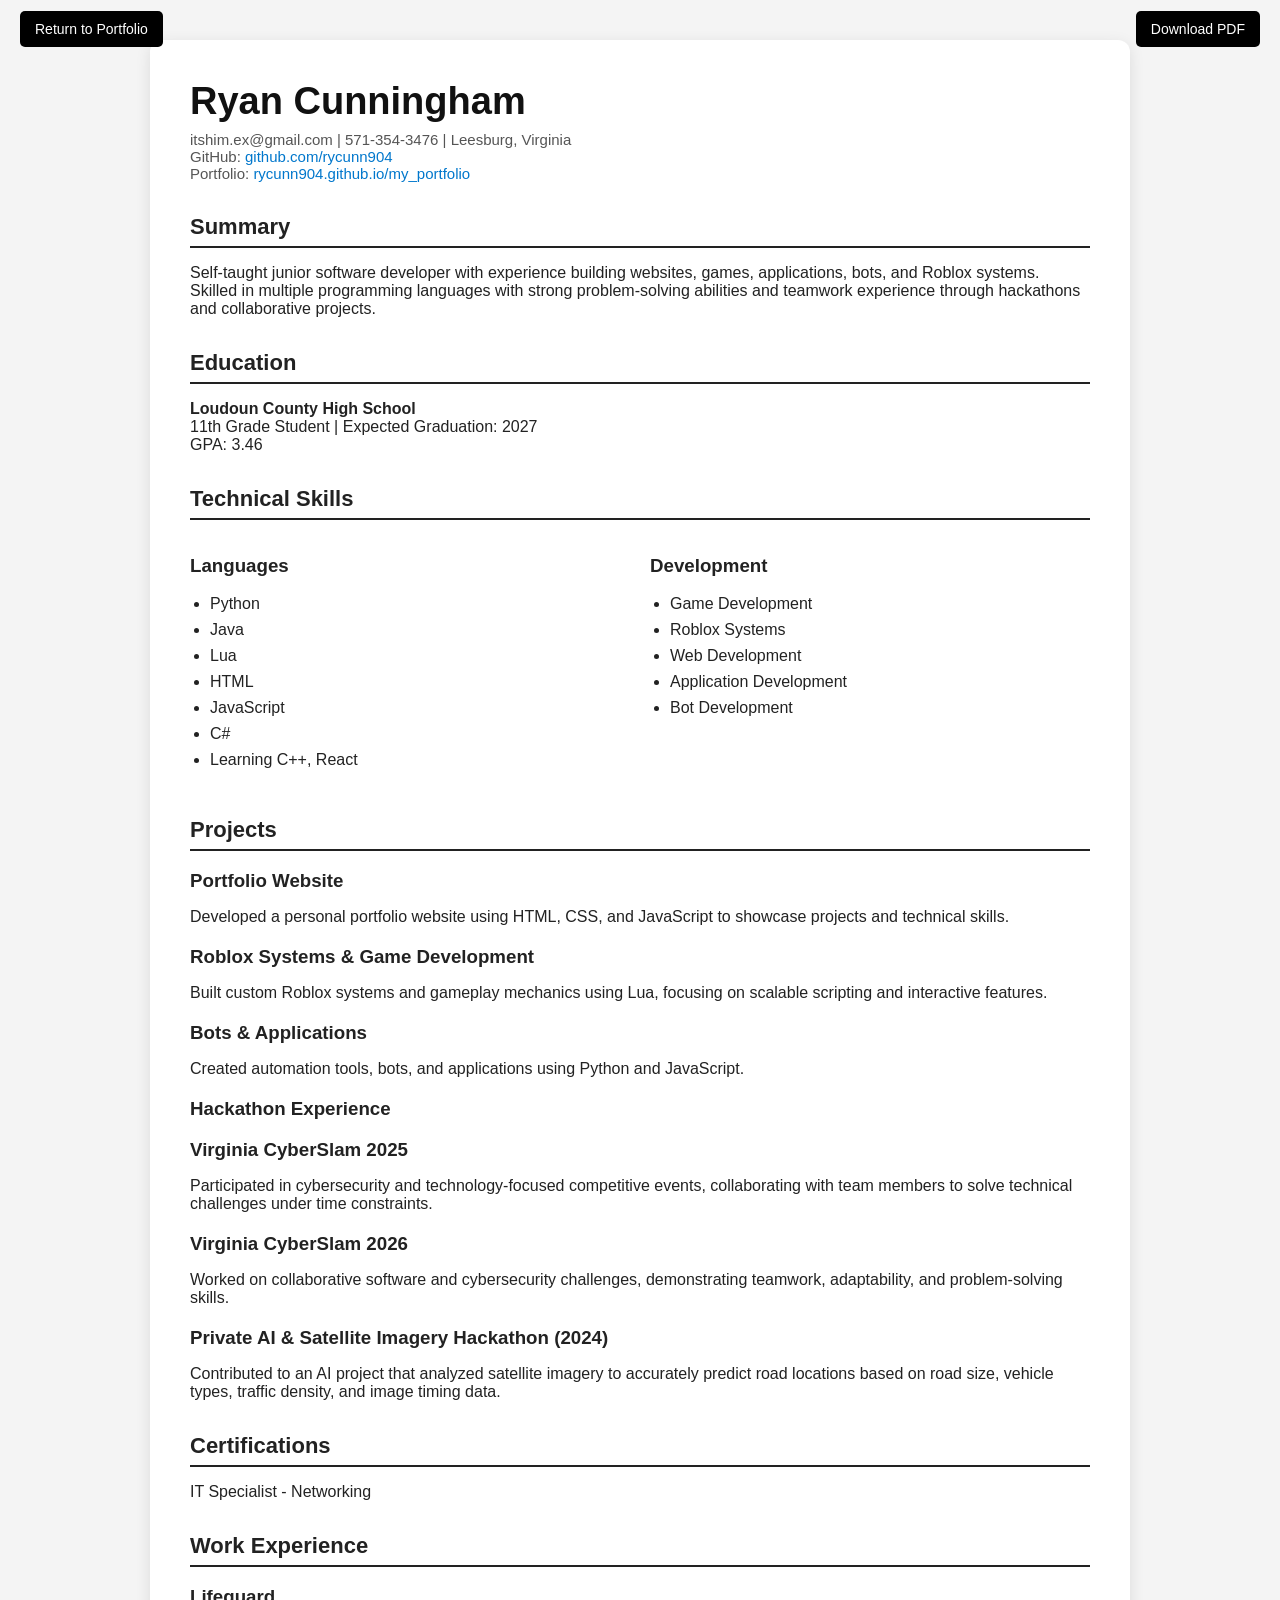
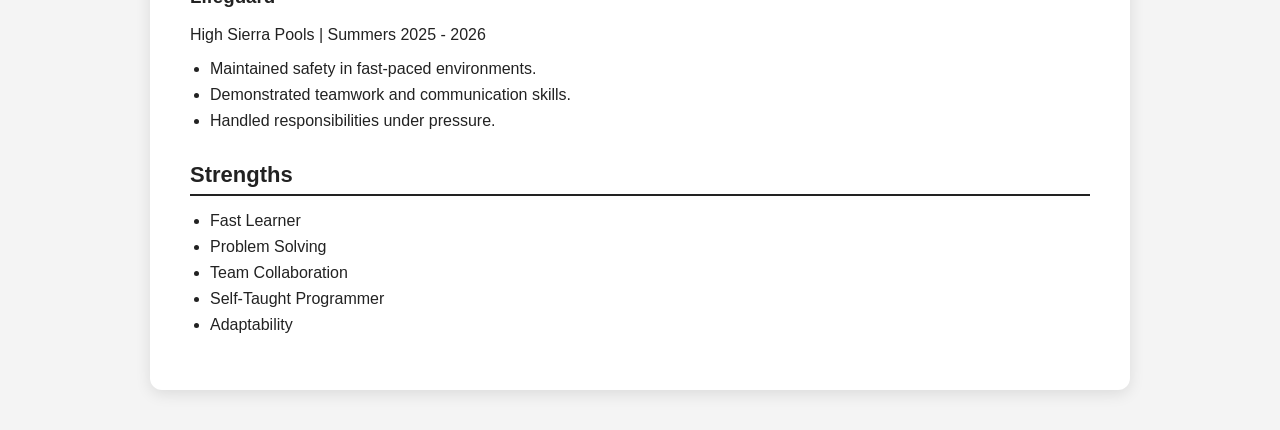
==== resume/index.html @ 9ca93fe0 "Downloadable Resume" ====
<!DOCTYPE html>
<html lang="en">

<head>
    <meta charset="UTF-8">
    <meta name="viewport" content="width=device-width, initial-scale=1.0">
    <title>Resume</title>

    <link rel="stylesheet" href="../assets/css/resume.css">
</head>

<body>
    <div id="return">
        <a href="../index.html">Return to Portfolio</a>
    </div>

    <div id="download">
        <a href="../assets/Ryan_Cunningham_Resume.pdf" download>Download PDF</a>
    </div>

    <div class="resume">

        <h1>Ryan Cunningham</h1>

        <div class="contact">
            itshim.ex@gmail.com |
            571-354-3476 |
            Leesburg, Virginia
            <br>
            GitHub:
            <a href="https://github.com/rycunn904" target="_blank">github.com/rycunn904</a>
            <br>
            Portfolio:
            <a href="https://rycunn904.github.io/my_portfolio/" target="_blank">
                rycunn904.github.io/my_portfolio
            </a>
        </div>

        <div class="section">
            <h2>Summary</h2>
            <p>
                Self-taught junior software developer with experience building
                websites, games, applications, bots, and Roblox systems.
                Skilled in multiple programming languages with strong
                problem-solving abilities and teamwork experience through
                hackathons and collaborative projects.
            </p>
        </div>

        <div class="section">
            <h2>Education</h2>
            <p>
                <strong>Loudoun County High School</strong><br>
                11th Grade Student | Expected Graduation: 2027<br>
                GPA: 3.46
            </p>
        </div>

        <div class="section">
            <h2>Technical Skills</h2>

            <div class="skills-grid">

                <div>
                    <h3>Languages</h3>
                    <ul>
                        <li>Python</li>
                        <li>Java</li>
                        <li>Lua</li>
                        <li>HTML</li>
                        <li>JavaScript</li>
                        <li>C#</li>
                        <li>Learning C++, React</li>
                    </ul>
                </div>

                <div>
                    <h3>Development</h3>
                    <ul>
                        <li>Game Development</li>
                        <li>Roblox Systems</li>
                        <li>Web Development</li>
                        <li>Application Development</li>
                        <li>Bot Development</li>
                    </ul>
                </div>

            </div>
        </div>

        <div class="section">
            <h2>Projects</h2>

            <div class="project">
                <h3>Portfolio Website</h3>
                <p>
                    Developed a personal portfolio website using HTML,
                    CSS, and JavaScript to showcase projects and technical skills.
                </p>
            </div>

            <div class="project">
                <h3>Roblox Systems & Game Development</h3>
                <p>
                    Built custom Roblox systems and gameplay mechanics using Lua,
                    focusing on scalable scripting and interactive features.
                </p>
            </div>

            <div class="project">
                <h3>Bots & Applications</h3>
                <p>
                    Created automation tools, bots, and applications using
                    Python and JavaScript.
                </p>
            </div>

            <div class="project">
                <h3>Hackathon Experience</h3>
                <div class="project">
                    <h3>Virginia CyberSlam 2025</h3>
                    <p>
                        Participated in cybersecurity and technology-focused competitive events,
                        collaborating with team members to solve technical challenges under
                        time constraints.
                    </p>
                </div>

                <div class="project">
                    <h3>Virginia CyberSlam 2026</h3>
                    <p>
                        Worked on collaborative software and cybersecurity challenges,
                        demonstrating teamwork, adaptability, and problem-solving skills.
                    </p>
                </div>

                <div class="project">
                    <h3>Private AI & Satellite Imagery Hackathon (2024)</h3>
                    <p>
                        Contributed to an AI project that analyzed satellite imagery to
                        accurately predict road locations based on road size, vehicle types,
                        traffic density, and image timing data.
                    </p>
                </div>
            </div>
        </div>

        <div class="section">
            <h2>Certifications</h2>
            <p>IT Specialist - Networking</p>
        </div>

        <div class="section">
            <h2>Work Experience</h2>

            <h3>Lifeguard</h3>
            <p>
                High Sierra Pools | Summers 2025 - 2026
            </p>

            <ul>
                <li>Maintained safety in fast-paced environments.</li>
                <li>Demonstrated teamwork and communication skills.</li>
                <li>Handled responsibilities under pressure.</li>
            </ul>
        </div>

        <div class="section">
            <h2>Strengths</h2>

            <ul>
                <li>Fast Learner</li>
                <li>Problem Solving</li>
                <li>Team Collaboration</li>
                <li>Self-Taught Programmer</li>
                <li>Adaptability</li>
            </ul>
        </div>

    </div>

</body>

</html>
---- assets/css/resume.css ----
body {
    font-family: Arial, sans-serif;
    background-color: #f4f4f4;
    margin: 0;
    padding: 40px;
    color: #222;
}

.resume {
    max-width: 900px;
    margin: auto;
    background: white;
    padding: 40px;
    border-radius: 12px;
    box-shadow: 0 4px 15px rgba(0, 0, 0, 0.1);
}

h1 {
    margin: 0;
    font-size: 38px;
    color: #111;
}

.contact {
    margin-top: 8px;
    color: #555;
    font-size: 15px;
}

.section {
    margin-top: 32px;
}

.section h2 {
    border-bottom: 2px solid #222;
    padding-bottom: 6px;
    margin-bottom: 16px;
    font-size: 22px;
}

ul {
    padding-left: 20px;
}

li {
    margin-bottom: 8px;
}

.skills-grid {
    display: grid;
    grid-template-columns: repeat(auto-fit, minmax(250px, 1fr));
    gap: 20px;
}

.project {
    margin-bottom: 20px;
}

.project h3 {
    margin-bottom: 5px;
}

.resume a {
    color: #0077cc;
    text-decoration: none;
}

.resume a:hover {
    text-decoration: underline;
}

#return {
    display: fixed;
    position: fixed;
    top: 20px;
    left: 20px;
}

#return a {
    background-color: #000;
    padding: 10px 15px;
    border-radius: 5px;
    color: #fff;
    text-decoration: none;
    font-size: 14px;
    transition: all 0.3s ease;
}

#return a:hover {
    background-color: #fff;
    color: #000;
    transition: all 0.3s ease;
}

#download {
    display: fixed;
    position: fixed;
    top: 20px;
    right: 20px;
}

#download a {
    background-color: #000;
    padding: 10px 15px;
    border-radius: 5px;
    color: #fff;
    text-decoration: none;
    font-size: 14px;
    transition: all 0.3s ease;
}

#download a:hover {
    background-color: #fff;
    color: #000;
    transition: all 0.3s ease;
}
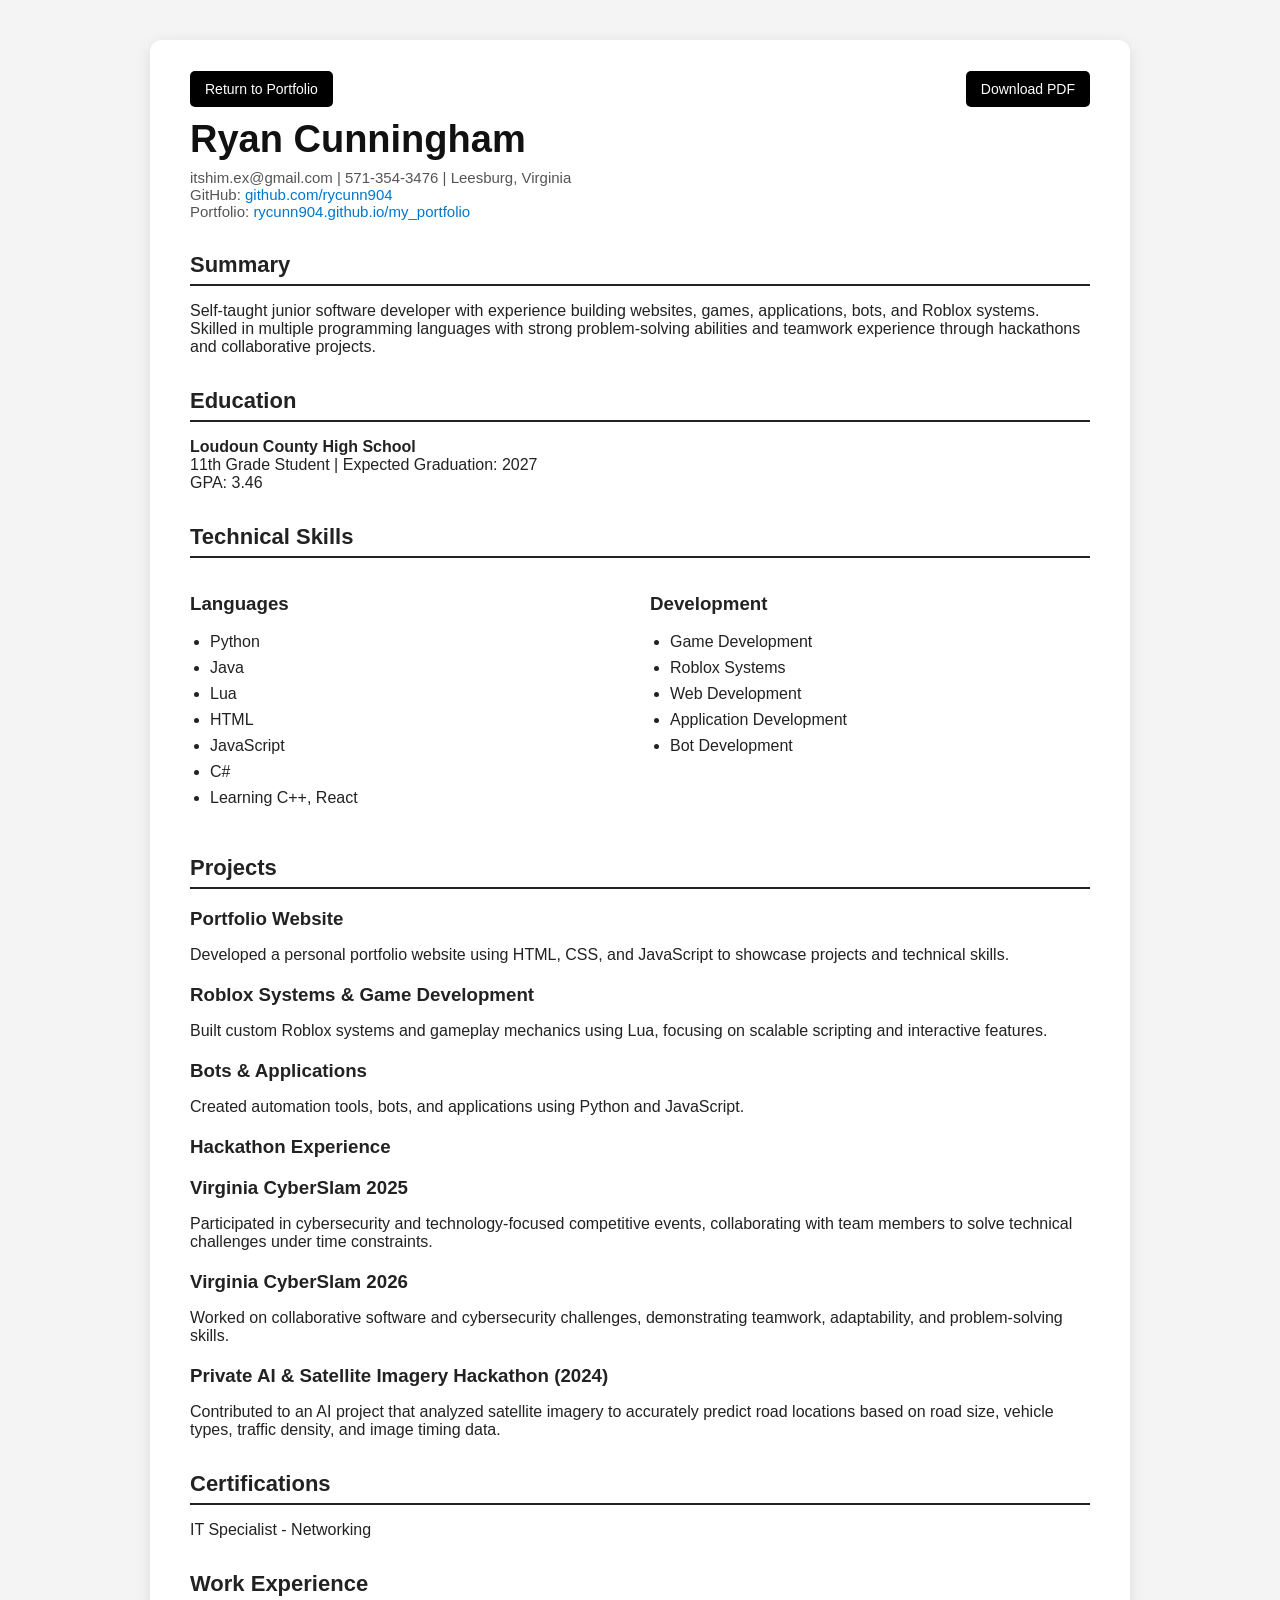
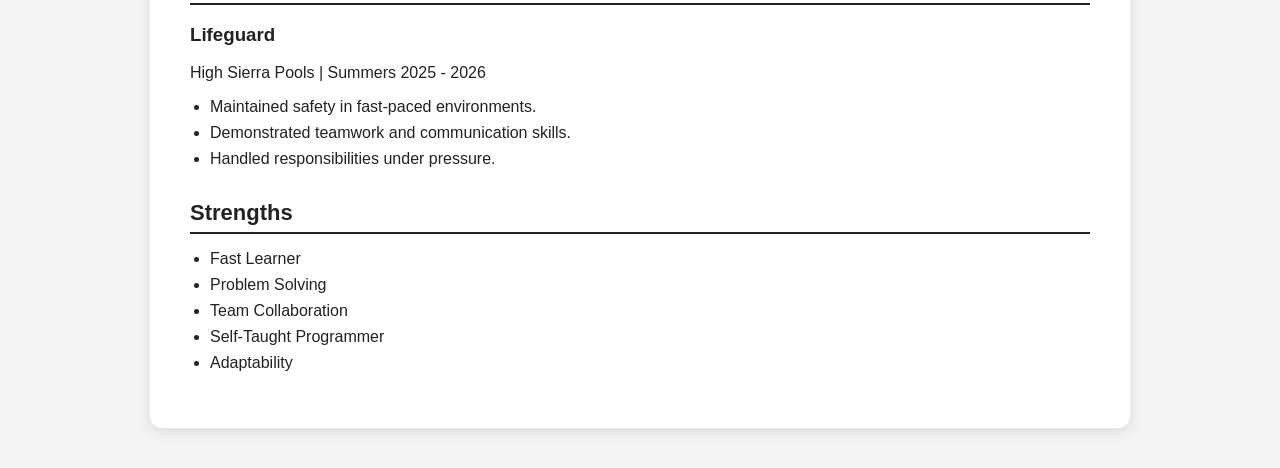
==== commit 59704b4f: "CSS updated" ====
--- a/resume/index.html
+++ b/resume/index.html
@@ -10,15 +10,15 @@
 </head>
 
 <body>
-    <div id="return">
-        <a href="../index.html">Return to Portfolio</a>
-    </div>
-
-    <div id="download">
-        <a href="../assets/Ryan_Cunningham_Resume.pdf" download>Download PDF</a>
-    </div>
-
+    
     <div class="resume">
+        <div id="return">
+            <a href="../index.html">Return to Portfolio</a>
+        </div>
+    
+        <div id="download">
+            <a href="../assets/Ryan_Cunningham_Resume.pdf" download>Download PDF</a>
+        </div>
 
         <h1>Ryan Cunningham</h1>
 
--- a/assets/css/resume.css
+++ b/assets/css/resume.css
@@ -70,10 +70,9 @@
 }
 
 #return {
-    display: fixed;
-    position: fixed;
-    top: 20px;
-    left: 20px;
+    /* top left of resume div*/
+    display: inline-block;
+    margin-bottom: 20px;
 }
 
 #return a {
@@ -93,10 +92,8 @@
 }
 
 #download {
-    display: fixed;
-    position: fixed;
-    top: 20px;
-    right: 20px;
+    /* top right of resume div*/
+    float: right;
 }
 
 #download a {
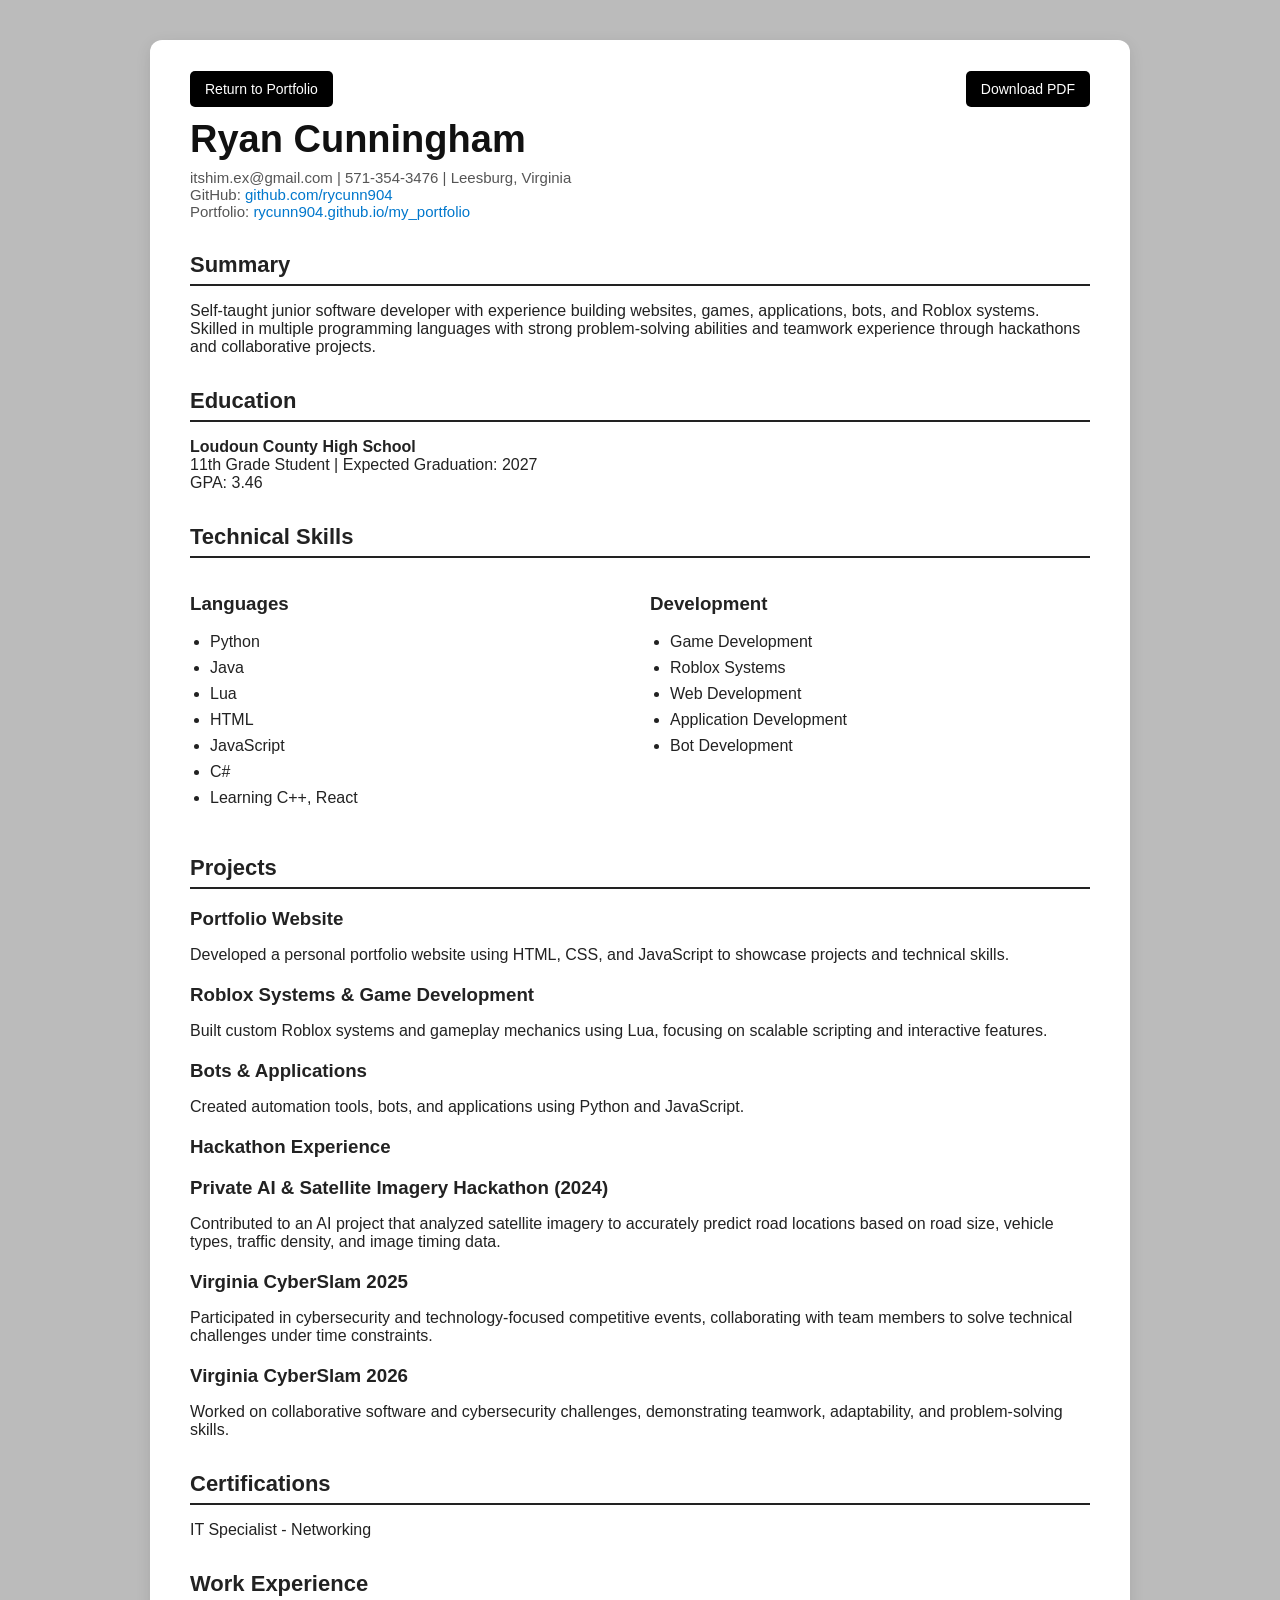
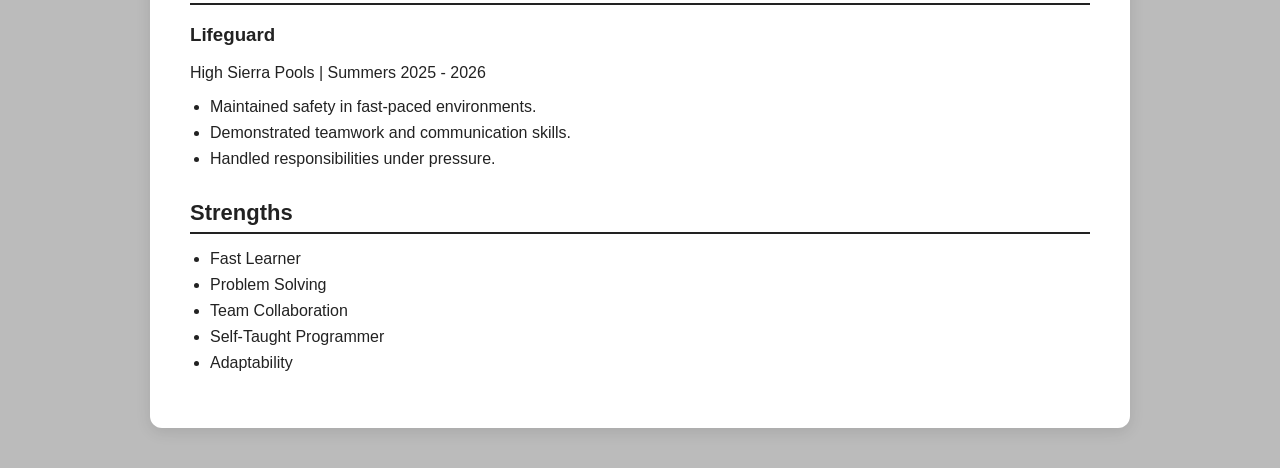
==== commit c4e72a12: "Update styles and updated  project details to portfolio" ====
--- a/resume/index.html
+++ b/resume/index.html
@@ -118,6 +118,15 @@
             <div class="project">
                 <h3>Hackathon Experience</h3>
                 <div class="project">
+                    <h3>Private AI & Satellite Imagery Hackathon (2024)</h3>
+                    <p>
+                        Contributed to an AI project that analyzed satellite imagery to
+                        accurately predict road locations based on road size, vehicle types,
+                        traffic density, and image timing data.
+                    </p>
+                </div>
+
+                <div class="project">
                     <h3>Virginia CyberSlam 2025</h3>
                     <p>
                         Participated in cybersecurity and technology-focused competitive events,
@@ -131,15 +140,6 @@
                     <p>
                         Worked on collaborative software and cybersecurity challenges,
                         demonstrating teamwork, adaptability, and problem-solving skills.
-                    </p>
-                </div>
-
-                <div class="project">
-                    <h3>Private AI & Satellite Imagery Hackathon (2024)</h3>
-                    <p>
-                        Contributed to an AI project that analyzed satellite imagery to
-                        accurately predict road locations based on road size, vehicle types,
-                        traffic density, and image timing data.
                     </p>
                 </div>
             </div>
--- a/assets/css/resume.css
+++ b/assets/css/resume.css
@@ -1,6 +1,6 @@
 body {
     font-family: Arial, sans-serif;
-    background-color: #f4f4f4;
+    background-color: #bbbbbb;
     margin: 0;
     padding: 40px;
     color: #222;
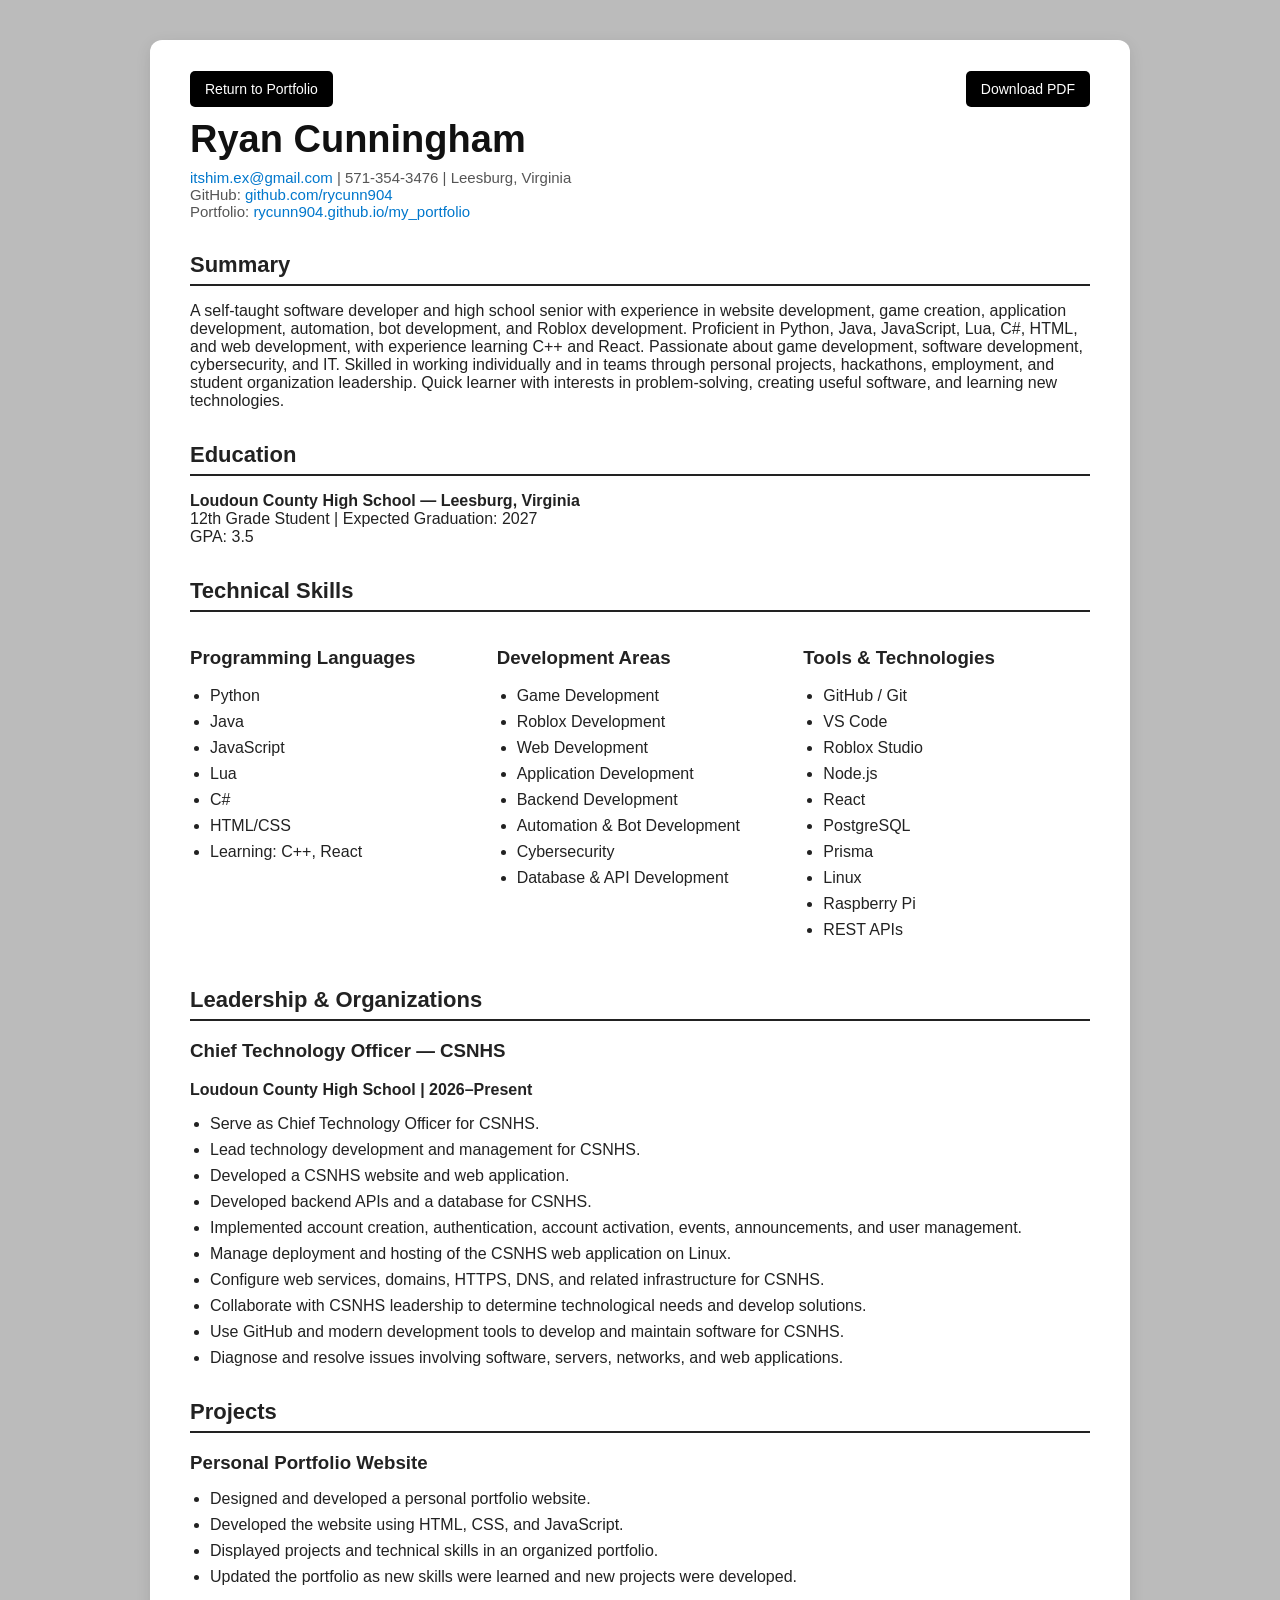
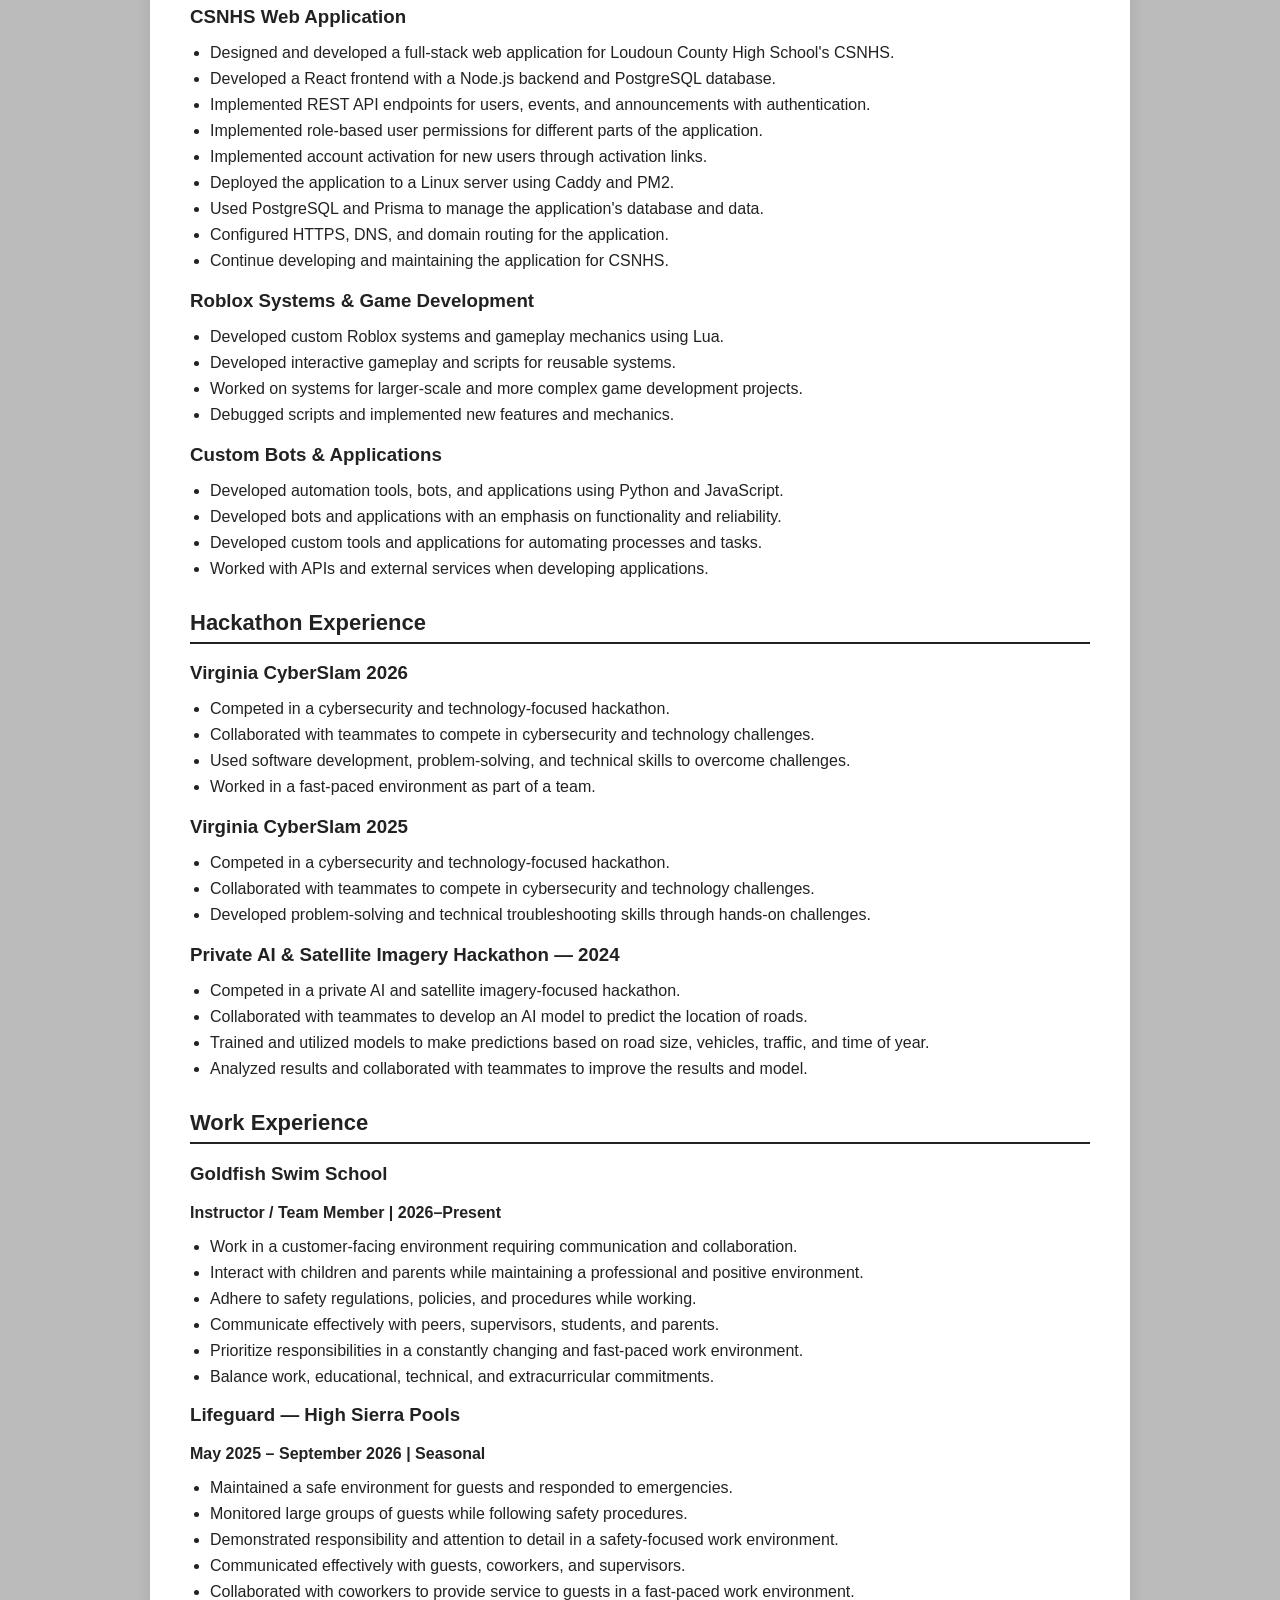
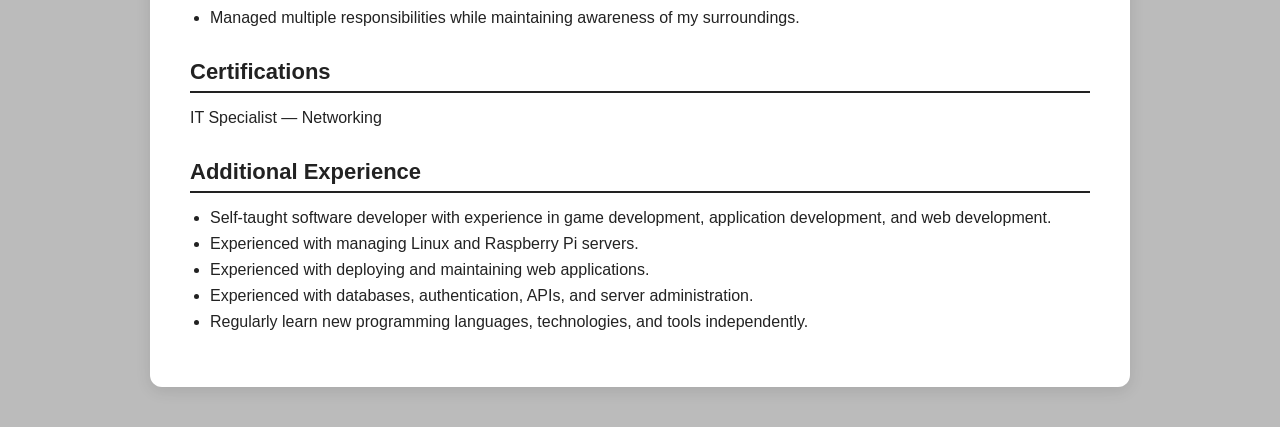
==== commit 62b88b50: "Updated Resume" ====
--- a/resume/index.html
+++ b/resume/index.html
@@ -4,18 +4,19 @@
 <head>
     <meta charset="UTF-8">
     <meta name="viewport" content="width=device-width, initial-scale=1.0">
-    <title>Resume</title>
+    <title>Ryan Cunningham - Resume</title>
 
     <link rel="stylesheet" href="../assets/css/resume.css">
 </head>
 
 <body>
-    
+
     <div class="resume">
+
         <div id="return">
             <a href="../index.html">Return to Portfolio</a>
         </div>
-    
+
         <div id="download">
             <a href="../assets/Ryan_Cunningham_Resume.pdf" download>Download PDF</a>
         </div>
@@ -23,12 +24,14 @@
         <h1>Ryan Cunningham</h1>
 
         <div class="contact">
-            itshim.ex@gmail.com |
+            <a href="mailto:itshim.ex@gmail.com">itshim.ex@gmail.com</a> |
             571-354-3476 |
             Leesburg, Virginia
             <br>
             GitHub:
-            <a href="https://github.com/rycunn904" target="_blank">github.com/rycunn904</a>
+            <a href="https://github.com/rycunn904" target="_blank">
+                github.com/rycunn904
+            </a>
             <br>
             Portfolio:
             <a href="https://rycunn904.github.io/my_portfolio/" target="_blank">
@@ -36,145 +39,533 @@
             </a>
         </div>
 
+
+        <!-- SUMMARY -->
         <div class="section">
             <h2>Summary</h2>
+
             <p>
-                Self-taught junior software developer with experience building
-                websites, games, applications, bots, and Roblox systems.
-                Skilled in multiple programming languages with strong
-                problem-solving abilities and teamwork experience through
-                hackathons and collaborative projects.
+                A self-taught software developer and high school senior with experience
+                in website development, game creation, application development,
+                automation, bot development, and Roblox development. Proficient in
+                Python, Java, JavaScript, Lua, C#, HTML, and web development, with
+                experience learning C++ and React. Passionate about game development,
+                software development, cybersecurity, and IT. Skilled in working
+                individually and in teams through personal projects, hackathons,
+                employment, and student organization leadership. Quick learner with
+                interests in problem-solving, creating useful software, and learning
+                new technologies.
             </p>
         </div>
 
+
+        <!-- EDUCATION -->
         <div class="section">
             <h2>Education</h2>
+
             <p>
-                <strong>Loudoun County High School</strong><br>
-                11th Grade Student | Expected Graduation: 2027<br>
-                GPA: 3.46
+                <strong>Loudoun County High School — Leesburg, Virginia</strong><br>
+                12th Grade Student | Expected Graduation: 2027<br>
+                GPA: 3.5
             </p>
         </div>
 
+
+        <!-- TECHNICAL SKILLS -->
         <div class="section">
             <h2>Technical Skills</h2>
 
             <div class="skills-grid">
 
                 <div>
-                    <h3>Languages</h3>
+                    <h3>Programming Languages</h3>
+
                     <ul>
                         <li>Python</li>
                         <li>Java</li>
+                        <li>JavaScript</li>
                         <li>Lua</li>
-                        <li>HTML</li>
-                        <li>JavaScript</li>
                         <li>C#</li>
-                        <li>Learning C++, React</li>
+                        <li>HTML/CSS</li>
+                        <li>Learning: C++, React</li>
                     </ul>
                 </div>
 
+
                 <div>
-                    <h3>Development</h3>
+                    <h3>Development Areas</h3>
+
                     <ul>
                         <li>Game Development</li>
-                        <li>Roblox Systems</li>
+                        <li>Roblox Development</li>
                         <li>Web Development</li>
                         <li>Application Development</li>
-                        <li>Bot Development</li>
+                        <li>Backend Development</li>
+                        <li>Automation &amp; Bot Development</li>
+                        <li>Cybersecurity</li>
+                        <li>Database &amp; API Development</li>
                     </ul>
                 </div>
 
-            </div>
-        </div>
-
+
+                <div>
+                    <h3>Tools &amp; Technologies</h3>
+
+                    <ul>
+                        <li>GitHub / Git</li>
+                        <li>VS Code</li>
+                        <li>Roblox Studio</li>
+                        <li>Node.js</li>
+                        <li>React</li>
+                        <li>PostgreSQL</li>
+                        <li>Prisma</li>
+                        <li>Linux</li>
+                        <li>Raspberry Pi</li>
+                        <li>REST APIs</li>
+                    </ul>
+                </div>
+
+            </div>
+        </div>
+
+
+        <!-- LEADERSHIP -->
+        <div class="section">
+            <h2>Leadership &amp; Organizations</h2>
+
+            <div class="experience">
+
+                <h3>Chief Technology Officer — CSNHS</h3>
+
+                <p>
+                    <strong>
+                        Loudoun County High School | 2026–Present
+                    </strong>
+                </p>
+
+                <ul>
+                    <li>Serve as Chief Technology Officer for CSNHS.</li>
+
+                    <li>
+                        Lead technology development and management for CSNHS.
+                    </li>
+
+                    <li>
+                        Developed a CSNHS website and web application.
+                    </li>
+
+                    <li>
+                        Developed backend APIs and a database for CSNHS.
+                    </li>
+
+                    <li>
+                        Implemented account creation, authentication, account
+                        activation, events, announcements, and user management.
+                    </li>
+
+                    <li>
+                        Manage deployment and hosting of the CSNHS web application
+                        on Linux.
+                    </li>
+
+                    <li>
+                        Configure web services, domains, HTTPS, DNS, and related
+                        infrastructure for CSNHS.
+                    </li>
+
+                    <li>
+                        Collaborate with CSNHS leadership to determine technological
+                        needs and develop solutions.
+                    </li>
+
+                    <li>
+                        Use GitHub and modern development tools to develop and
+                        maintain software for CSNHS.
+                    </li>
+
+                    <li>
+                        Diagnose and resolve issues involving software, servers,
+                        networks, and web applications.
+                    </li>
+                </ul>
+
+            </div>
+        </div>
+
+
+        <!-- PROJECTS -->
         <div class="section">
             <h2>Projects</h2>
 
-            <div class="project">
-                <h3>Portfolio Website</h3>
+
+            <div class="project">
+
+                <h3>Personal Portfolio Website</h3>
+
+                <ul>
+                    <li>
+                        Designed and developed a personal portfolio website.
+                    </li>
+
+                    <li>
+                        Developed the website using HTML, CSS, and JavaScript.
+                    </li>
+
+                    <li>
+                        Displayed projects and technical skills in an organized
+                        portfolio.
+                    </li>
+
+                    <li>
+                        Updated the portfolio as new skills were learned and new
+                        projects were developed.
+                    </li>
+                </ul>
+
+            </div>
+
+
+            <div class="project">
+
+                <h3>CSNHS Web Application</h3>
+
+                <ul>
+                    <li>
+                        Designed and developed a full-stack web application for
+                        Loudoun County High School's CSNHS.
+                    </li>
+
+                    <li>
+                        Developed a React frontend with a Node.js backend and
+                        PostgreSQL database.
+                    </li>
+
+                    <li>
+                        Implemented REST API endpoints for users, events, and
+                        announcements with authentication.
+                    </li>
+
+                    <li>
+                        Implemented role-based user permissions for different
+                        parts of the application.
+                    </li>
+
+                    <li>
+                        Implemented account activation for new users through
+                        activation links.
+                    </li>
+
+                    <li>
+                        Deployed the application to a Linux server using Caddy
+                        and PM2.
+                    </li>
+
+                    <li>
+                        Used PostgreSQL and Prisma to manage the application's
+                        database and data.
+                    </li>
+
+                    <li>
+                        Configured HTTPS, DNS, and domain routing for the
+                        application.
+                    </li>
+
+                    <li>
+                        Continue developing and maintaining the application
+                        for CSNHS.
+                    </li>
+                </ul>
+
+            </div>
+
+
+            <div class="project">
+
+                <h3>Roblox Systems &amp; Game Development</h3>
+
+                <ul>
+                    <li>
+                        Developed custom Roblox systems and gameplay mechanics
+                        using Lua.
+                    </li>
+
+                    <li>
+                        Developed interactive gameplay and scripts for reusable
+                        systems.
+                    </li>
+
+                    <li>
+                        Worked on systems for larger-scale and more complex
+                        game development projects.
+                    </li>
+
+                    <li>
+                        Debugged scripts and implemented new features and
+                        mechanics.
+                    </li>
+                </ul>
+
+            </div>
+
+
+            <div class="project">
+
+                <h3>Custom Bots &amp; Applications</h3>
+
+                <ul>
+                    <li>
+                        Developed automation tools, bots, and applications
+                        using Python and JavaScript.
+                    </li>
+
+                    <li>
+                        Developed bots and applications with an emphasis on
+                        functionality and reliability.
+                    </li>
+
+                    <li>
+                        Developed custom tools and applications for automating
+                        processes and tasks.
+                    </li>
+
+                    <li>
+                        Worked with APIs and external services when developing
+                        applications.
+                    </li>
+                </ul>
+
+            </div>
+
+        </div>
+
+
+        <!-- HACKATHONS -->
+        <div class="section">
+            <h2>Hackathon Experience</h2>
+
+
+            <div class="project">
+
+                <h3>Virginia CyberSlam 2026</h3>
+
+                <ul>
+                    <li>
+                        Competed in a cybersecurity and technology-focused
+                        hackathon.
+                    </li>
+
+                    <li>
+                        Collaborated with teammates to compete in cybersecurity
+                        and technology challenges.
+                    </li>
+
+                    <li>
+                        Used software development, problem-solving, and
+                        technical skills to overcome challenges.
+                    </li>
+
+                    <li>
+                        Worked in a fast-paced environment as part of a team.
+                    </li>
+                </ul>
+
+            </div>
+
+
+            <div class="project">
+
+                <h3>Virginia CyberSlam 2025</h3>
+
+                <ul>
+                    <li>
+                        Competed in a cybersecurity and technology-focused
+                        hackathon.
+                    </li>
+
+                    <li>
+                        Collaborated with teammates to compete in cybersecurity
+                        and technology challenges.
+                    </li>
+
+                    <li>
+                        Developed problem-solving and technical troubleshooting
+                        skills through hands-on challenges.
+                    </li>
+                </ul>
+
+            </div>
+
+
+            <div class="project">
+
+                <h3>Private AI &amp; Satellite Imagery Hackathon — 2024</h3>
+
+                <ul>
+                    <li>
+                        Competed in a private AI and satellite imagery-focused
+                        hackathon.
+                    </li>
+
+                    <li>
+                        Collaborated with teammates to develop an AI model to
+                        predict the location of roads.
+                    </li>
+
+                    <li>
+                        Trained and utilized models to make predictions based
+                        on road size, vehicles, traffic, and time of year.
+                    </li>
+
+                    <li>
+                        Analyzed results and collaborated with teammates to
+                        improve the results and model.
+                    </li>
+                </ul>
+
+            </div>
+
+        </div>
+
+
+        <!-- WORK EXPERIENCE -->
+        <div class="section">
+            <h2>Work Experience</h2>
+
+
+            <div class="experience">
+
+                <h3>Goldfish Swim School</h3>
+
                 <p>
-                    Developed a personal portfolio website using HTML,
-                    CSS, and JavaScript to showcase projects and technical skills.
+                    <strong>
+                        Instructor / Team Member | 2026–Present
+                    </strong>
                 </p>
-            </div>
-
-            <div class="project">
-                <h3>Roblox Systems & Game Development</h3>
+
+                <ul>
+                    <li>
+                        Work in a customer-facing environment requiring
+                        communication and collaboration.
+                    </li>
+
+                    <li>
+                        Interact with children and parents while maintaining
+                        a professional and positive environment.
+                    </li>
+
+                    <li>
+                        Adhere to safety regulations, policies, and procedures
+                        while working.
+                    </li>
+
+                    <li>
+                        Communicate effectively with peers, supervisors,
+                        students, and parents.
+                    </li>
+
+                    <li>
+                        Prioritize responsibilities in a constantly changing
+                        and fast-paced work environment.
+                    </li>
+
+                    <li>
+                        Balance work, educational, technical, and extracurricular
+                        commitments.
+                    </li>
+                </ul>
+
+            </div>
+
+
+            <div class="experience">
+
+                <h3>Lifeguard — High Sierra Pools</h3>
+
                 <p>
-                    Built custom Roblox systems and gameplay mechanics using Lua,
-                    focusing on scalable scripting and interactive features.
+                    <strong>
+                        May 2025 – September 2026 | Seasonal
+                    </strong>
                 </p>
-            </div>
-
-            <div class="project">
-                <h3>Bots & Applications</h3>
-                <p>
-                    Created automation tools, bots, and applications using
-                    Python and JavaScript.
-                </p>
-            </div>
-
-            <div class="project">
-                <h3>Hackathon Experience</h3>
-                <div class="project">
-                    <h3>Private AI & Satellite Imagery Hackathon (2024)</h3>
-                    <p>
-                        Contributed to an AI project that analyzed satellite imagery to
-                        accurately predict road locations based on road size, vehicle types,
-                        traffic density, and image timing data.
-                    </p>
-                </div>
-
-                <div class="project">
-                    <h3>Virginia CyberSlam 2025</h3>
-                    <p>
-                        Participated in cybersecurity and technology-focused competitive events,
-                        collaborating with team members to solve technical challenges under
-                        time constraints.
-                    </p>
-                </div>
-
-                <div class="project">
-                    <h3>Virginia CyberSlam 2026</h3>
-                    <p>
-                        Worked on collaborative software and cybersecurity challenges,
-                        demonstrating teamwork, adaptability, and problem-solving skills.
-                    </p>
-                </div>
-            </div>
-        </div>
-
-        <div class="section">
+
+                <ul>
+                    <li>
+                        Maintained a safe environment for guests and responded
+                        to emergencies.
+                    </li>
+
+                    <li>
+                        Monitored large groups of guests while following safety
+                        procedures.
+                    </li>
+
+                    <li>
+                        Demonstrated responsibility and attention to detail in
+                        a safety-focused work environment.
+                    </li>
+
+                    <li>
+                        Communicated effectively with guests, coworkers, and
+                        supervisors.
+                    </li>
+
+                    <li>
+                        Collaborated with coworkers to provide service to guests
+                        in a fast-paced work environment.
+                    </li>
+
+                    <li>
+                        Managed multiple responsibilities while maintaining
+                        awareness of my surroundings.
+                    </li>
+                </ul>
+
+            </div>
+
+        </div>
+
+
+        <!-- CERTIFICATIONS -->
+        <div class="section">
+
             <h2>Certifications</h2>
-            <p>IT Specialist - Networking</p>
-        </div>
-
-        <div class="section">
-            <h2>Work Experience</h2>
-
-            <h3>Lifeguard</h3>
+
             <p>
-                High Sierra Pools | Summers 2025 - 2026
+                IT Specialist — Networking
             </p>
 
+        </div>
+
+
+        <!-- ADDITIONAL EXPERIENCE -->
+        <div class="section">
+
+            <h2>Additional Experience</h2>
+
             <ul>
-                <li>Maintained safety in fast-paced environments.</li>
-                <li>Demonstrated teamwork and communication skills.</li>
-                <li>Handled responsibilities under pressure.</li>
+                <li>
+                    Self-taught software developer with experience in game
+                    development, application development, and web development.
+                </li>
+
+                <li>
+                    Experienced with managing Linux and Raspberry Pi servers.
+                </li>
+
+                <li>
+                    Experienced with deploying and maintaining web applications.
+                </li>
+
+                <li>
+                    Experienced with databases, authentication, APIs, and
+                    server administration.
+                </li>
+
+                <li>
+                    Regularly learn new programming languages, technologies,
+                    and tools independently.
+                </li>
             </ul>
-        </div>
-
-        <div class="section">
-            <h2>Strengths</h2>
-
-            <ul>
-                <li>Fast Learner</li>
-                <li>Problem Solving</li>
-                <li>Team Collaboration</li>
-                <li>Self-Taught Programmer</li>
-                <li>Adaptability</li>
-            </ul>
+
         </div>
 
     </div>
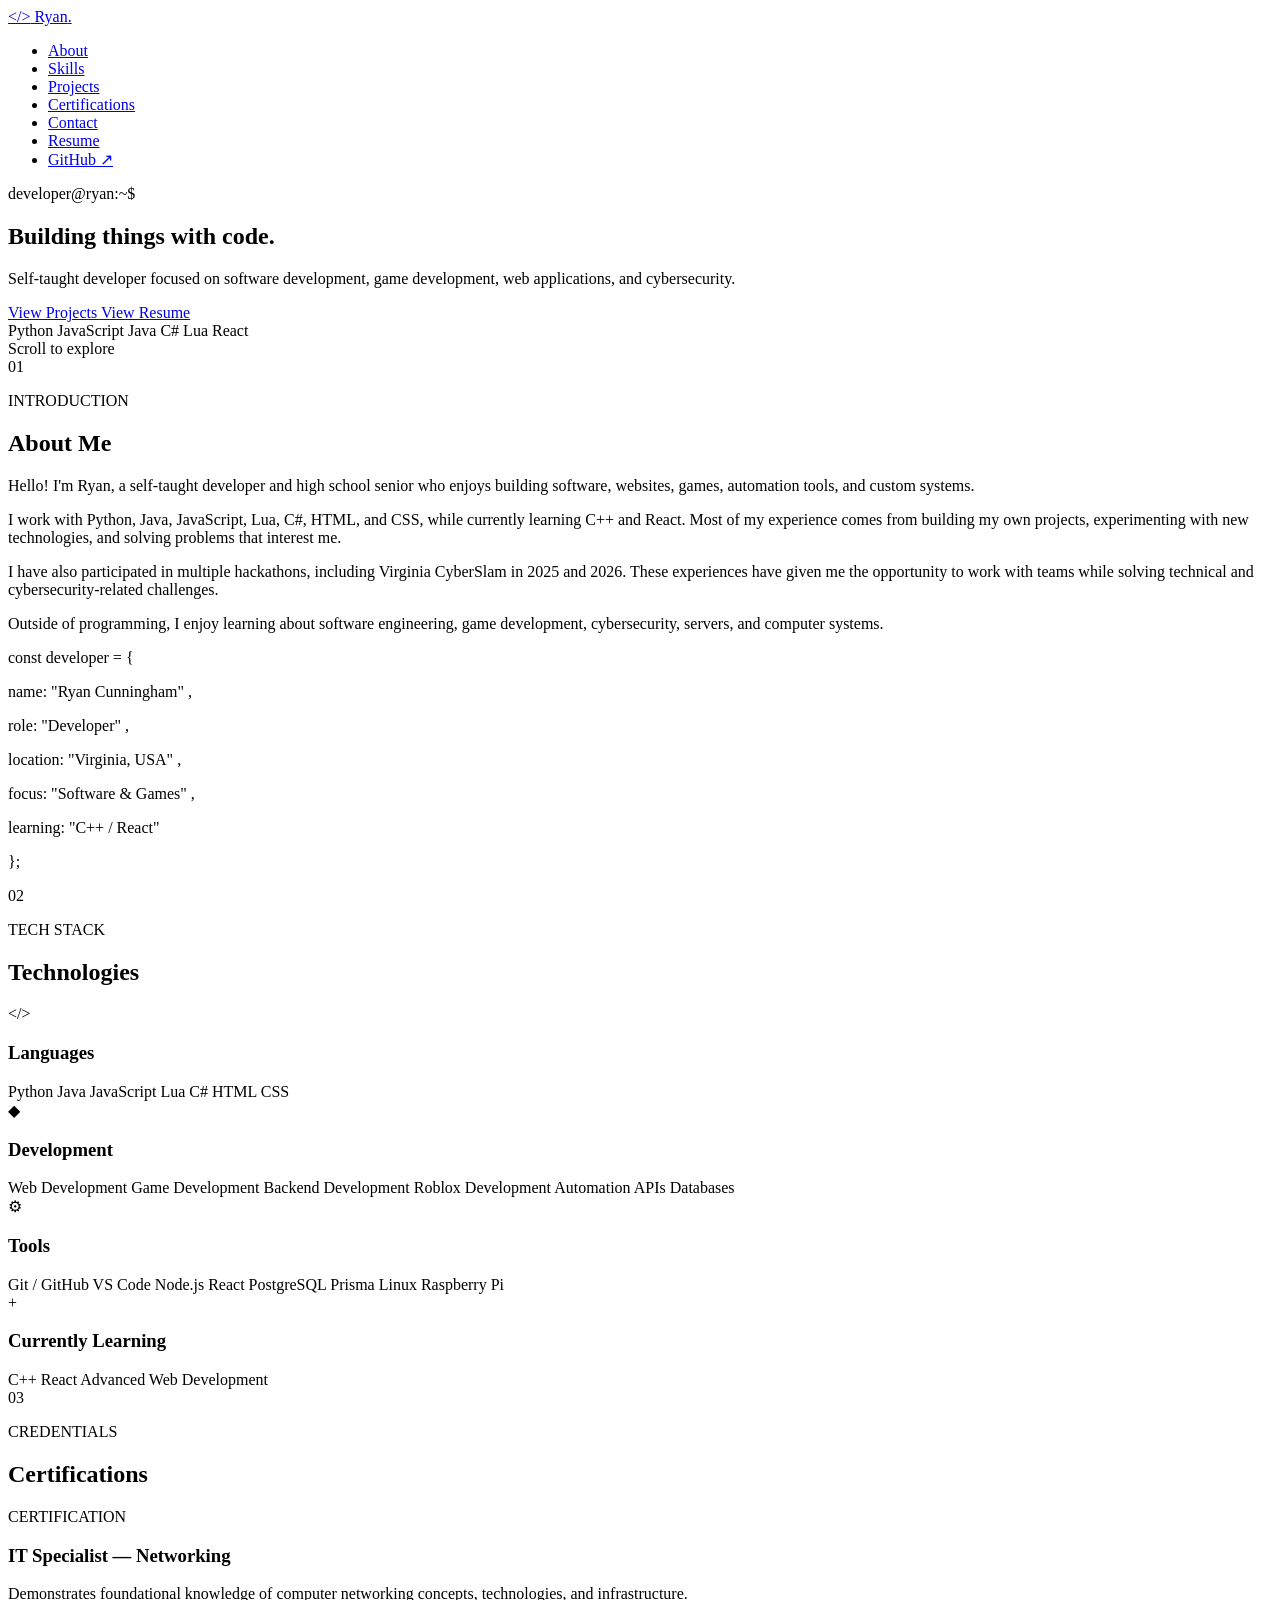
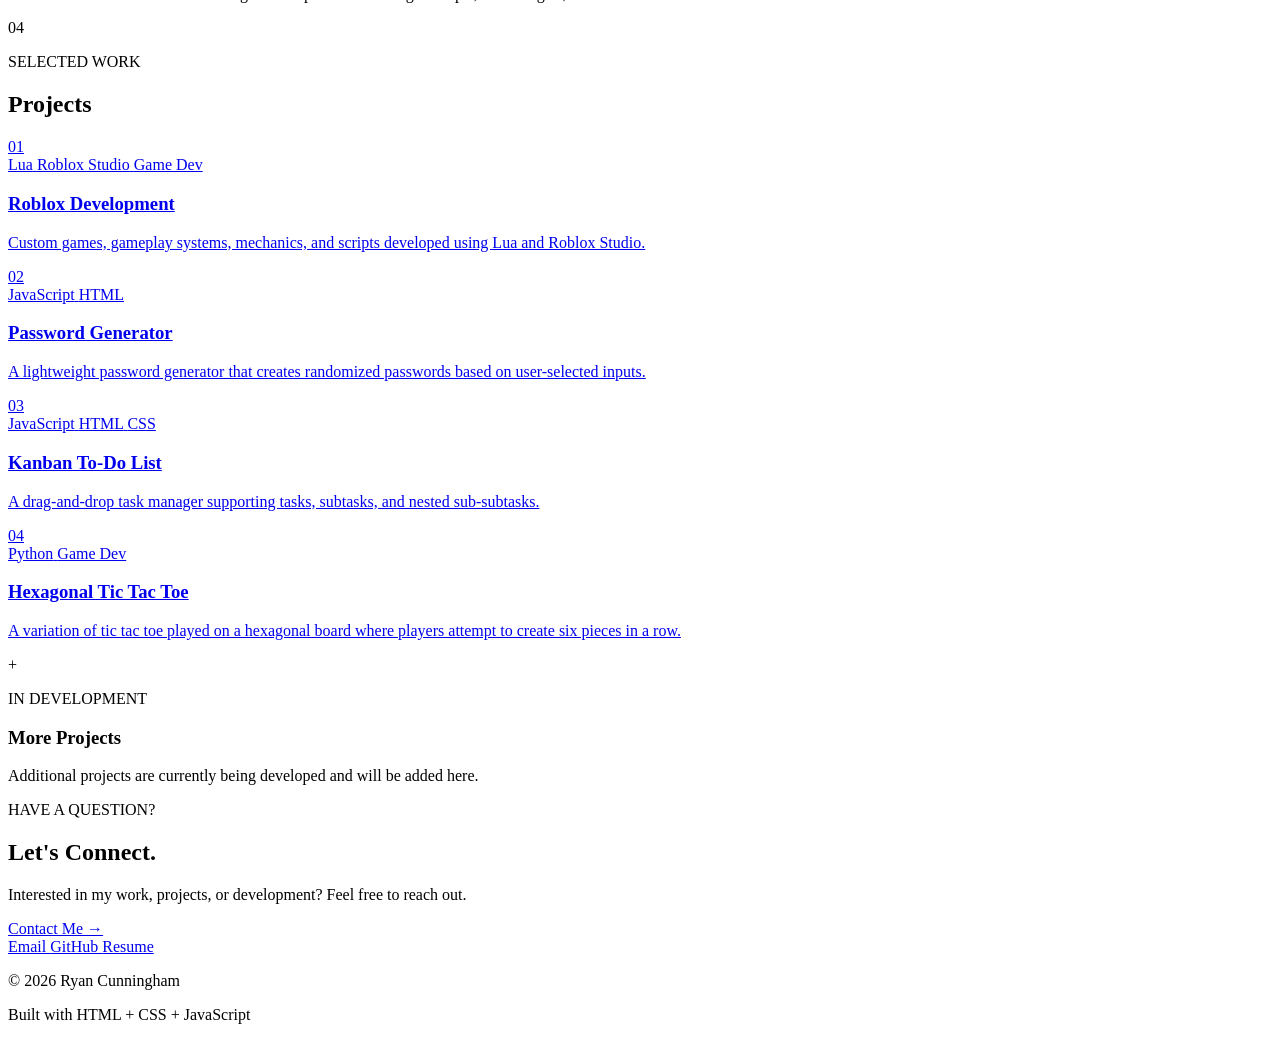
==== commit fd9f42cc: "Changed the theme of my portfolio" ====
--- a/resume/index.html
+++ b/resume/index.html
@@ -4,571 +4,582 @@
 <head>
     <meta charset="UTF-8">
     <meta name="viewport" content="width=device-width, initial-scale=1.0">
-    <title>Ryan Cunningham - Resume</title>
-
-    <link rel="stylesheet" href="../assets/css/resume.css">
+
+    <title>Ryan Cunningham | Developer Portfolio</title>
+
+    <link rel="stylesheet" href="assets/css/style.css">
 </head>
 
 <body>
 
-    <div class="resume">
-
-        <div id="return">
-            <a href="../index.html">Return to Portfolio</a>
-        </div>
-
-        <div id="download">
-            <a href="../assets/Ryan_Cunningham_Resume.pdf" download>Download PDF</a>
-        </div>
-
-        <h1>Ryan Cunningham</h1>
-
-        <div class="contact">
-            <a href="mailto:itshim.ex@gmail.com">itshim.ex@gmail.com</a> |
-            571-354-3476 |
-            Leesburg, Virginia
-            <br>
-            GitHub:
-            <a href="https://github.com/rycunn904" target="_blank">
-                github.com/rycunn904
+    <!-- Navigation -->
+    <header class="navbar">
+
+        <div class="nav-container">
+
+            <a href="#" class="logo">
+                <span class="logo-symbol">&lt;/&gt;</span>
+                Ryan<span class="accent">.</span>
             </a>
-            <br>
-            Portfolio:
-            <a href="https://rycunn904.github.io/my_portfolio/" target="_blank">
-                rycunn904.github.io/my_portfolio
-            </a>
-        </div>
-
-
-        <!-- SUMMARY -->
-        <div class="section">
-            <h2>Summary</h2>
-
-            <p>
-                A self-taught software developer and high school senior with experience
-                in website development, game creation, application development,
-                automation, bot development, and Roblox development. Proficient in
-                Python, Java, JavaScript, Lua, C#, HTML, and web development, with
-                experience learning C++ and React. Passionate about game development,
-                software development, cybersecurity, and IT. Skilled in working
-                individually and in teams through personal projects, hackathons,
-                employment, and student organization leadership. Quick learner with
-                interests in problem-solving, creating useful software, and learning
-                new technologies.
-            </p>
-        </div>
-
-
-        <!-- EDUCATION -->
-        <div class="section">
-            <h2>Education</h2>
-
-            <p>
-                <strong>Loudoun County High School — Leesburg, Virginia</strong><br>
-                12th Grade Student | Expected Graduation: 2027<br>
-                GPA: 3.5
-            </p>
-        </div>
-
-
-        <!-- TECHNICAL SKILLS -->
-        <div class="section">
-            <h2>Technical Skills</h2>
-
-            <div class="skills-grid">
-
-                <div>
-                    <h3>Programming Languages</h3>
-
-                    <ul>
-                        <li>Python</li>
-                        <li>Java</li>
-                        <li>JavaScript</li>
-                        <li>Lua</li>
-                        <li>C#</li>
-                        <li>HTML/CSS</li>
-                        <li>Learning: C++, React</li>
-                    </ul>
-                </div>
-
-
-                <div>
-                    <h3>Development Areas</h3>
-
-                    <ul>
-                        <li>Game Development</li>
-                        <li>Roblox Development</li>
-                        <li>Web Development</li>
-                        <li>Application Development</li>
-                        <li>Backend Development</li>
-                        <li>Automation &amp; Bot Development</li>
-                        <li>Cybersecurity</li>
-                        <li>Database &amp; API Development</li>
-                    </ul>
-                </div>
-
-
-                <div>
-                    <h3>Tools &amp; Technologies</h3>
-
-                    <ul>
-                        <li>GitHub / Git</li>
-                        <li>VS Code</li>
-                        <li>Roblox Studio</li>
-                        <li>Node.js</li>
-                        <li>React</li>
-                        <li>PostgreSQL</li>
-                        <li>Prisma</li>
-                        <li>Linux</li>
-                        <li>Raspberry Pi</li>
-                        <li>REST APIs</li>
-                    </ul>
-                </div>
-
-            </div>
-        </div>
-
-
-        <!-- LEADERSHIP -->
-        <div class="section">
-            <h2>Leadership &amp; Organizations</h2>
-
-            <div class="experience">
-
-                <h3>Chief Technology Officer — CSNHS</h3>
-
-                <p>
-                    <strong>
-                        Loudoun County High School | 2026–Present
-                    </strong>
-                </p>
-
+
+            <nav>
                 <ul>
-                    <li>Serve as Chief Technology Officer for CSNHS.</li>
-
+                    <li><a href="#about">About</a></li>
+                    <li><a href="#skills">Skills</a></li>
+                    <li><a href="#portfolio">Projects</a></li>
+                    <li><a href="#certifications">Certifications</a></li>
+                    <li><a href="#contacts">Contact</a></li>
                     <li>
-                        Lead technology development and management for CSNHS.
+                        <a href="resume/">Resume</a>
                     </li>
-
                     <li>
-                        Developed a CSNHS website and web application.
-                    </li>
-
-                    <li>
-                        Developed backend APIs and a database for CSNHS.
-                    </li>
-
-                    <li>
-                        Implemented account creation, authentication, account
-                        activation, events, announcements, and user management.
-                    </li>
-
-                    <li>
-                        Manage deployment and hosting of the CSNHS web application
-                        on Linux.
-                    </li>
-
-                    <li>
-                        Configure web services, domains, HTTPS, DNS, and related
-                        infrastructure for CSNHS.
-                    </li>
-
-                    <li>
-                        Collaborate with CSNHS leadership to determine technological
-                        needs and develop solutions.
-                    </li>
-
-                    <li>
-                        Use GitHub and modern development tools to develop and
-                        maintain software for CSNHS.
-                    </li>
-
-                    <li>
-                        Diagnose and resolve issues involving software, servers,
-                        networks, and web applications.
+                        <a href="https://github.com/Rycunn904" target="_blank">
+                            GitHub ↗
+                        </a>
                     </li>
                 </ul>
-
-            </div>
+            </nav>
+
         </div>
 
-
-        <!-- PROJECTS -->
-        <div class="section">
-            <h2>Projects</h2>
-
-
-            <div class="project">
-
-                <h3>Personal Portfolio Website</h3>
-
-                <ul>
-                    <li>
-                        Designed and developed a personal portfolio website.
-                    </li>
-
-                    <li>
-                        Developed the website using HTML, CSS, and JavaScript.
-                    </li>
-
-                    <li>
-                        Displayed projects and technical skills in an organized
-                        portfolio.
-                    </li>
-
-                    <li>
-                        Updated the portfolio as new skills were learned and new
-                        projects were developed.
-                    </li>
-                </ul>
-
-            </div>
-
-
-            <div class="project">
-
-                <h3>CSNHS Web Application</h3>
-
-                <ul>
-                    <li>
-                        Designed and developed a full-stack web application for
-                        Loudoun County High School's CSNHS.
-                    </li>
-
-                    <li>
-                        Developed a React frontend with a Node.js backend and
-                        PostgreSQL database.
-                    </li>
-
-                    <li>
-                        Implemented REST API endpoints for users, events, and
-                        announcements with authentication.
-                    </li>
-
-                    <li>
-                        Implemented role-based user permissions for different
-                        parts of the application.
-                    </li>
-
-                    <li>
-                        Implemented account activation for new users through
-                        activation links.
-                    </li>
-
-                    <li>
-                        Deployed the application to a Linux server using Caddy
-                        and PM2.
-                    </li>
-
-                    <li>
-                        Used PostgreSQL and Prisma to manage the application's
-                        database and data.
-                    </li>
-
-                    <li>
-                        Configured HTTPS, DNS, and domain routing for the
-                        application.
-                    </li>
-
-                    <li>
-                        Continue developing and maintaining the application
-                        for CSNHS.
-                    </li>
-                </ul>
-
-            </div>
-
-
-            <div class="project">
-
-                <h3>Roblox Systems &amp; Game Development</h3>
-
-                <ul>
-                    <li>
-                        Developed custom Roblox systems and gameplay mechanics
-                        using Lua.
-                    </li>
-
-                    <li>
-                        Developed interactive gameplay and scripts for reusable
-                        systems.
-                    </li>
-
-                    <li>
-                        Worked on systems for larger-scale and more complex
-                        game development projects.
-                    </li>
-
-                    <li>
-                        Debugged scripts and implemented new features and
-                        mechanics.
-                    </li>
-                </ul>
-
-            </div>
-
-
-            <div class="project">
-
-                <h3>Custom Bots &amp; Applications</h3>
-
-                <ul>
-                    <li>
-                        Developed automation tools, bots, and applications
-                        using Python and JavaScript.
-                    </li>
-
-                    <li>
-                        Developed bots and applications with an emphasis on
-                        functionality and reliability.
-                    </li>
-
-                    <li>
-                        Developed custom tools and applications for automating
-                        processes and tasks.
-                    </li>
-
-                    <li>
-                        Worked with APIs and external services when developing
-                        applications.
-                    </li>
-                </ul>
+    </header>
+
+
+    <!-- Hero -->
+    <section class="hero">
+
+        <div class="hero-grid"></div>
+
+        <div class="hero-content">
+
+            <p class="terminal-label">
+                <span class="terminal-dot"></span>
+                developer@ryan:~$
+            </p>
+
+            <h1>
+                Building things
+                <span>with code.</span>
+            </h1>
+
+            <p class="hero-description">
+                Self-taught developer focused on software development,
+                game development, web applications, and cybersecurity.
+            </p>
+
+            <div class="hero-buttons">
+
+                <a href="#portfolio" class="button primary">
+                    View Projects
+                </a>
+
+                <a href="resume/" class="button secondary">
+                    View Resume
+                </a>
+
+            </div>
+
+            <div class="hero-tech">
+
+                <span>Python</span>
+                <span>JavaScript</span>
+                <span>Java</span>
+                <span>C#</span>
+                <span>Lua</span>
+                <span>React</span>
 
             </div>
 
         </div>
 
-
-        <!-- HACKATHONS -->
-        <div class="section">
-            <h2>Hackathon Experience</h2>
-
-
-            <div class="project">
-
-                <h3>Virginia CyberSlam 2026</h3>
-
-                <ul>
-                    <li>
-                        Competed in a cybersecurity and technology-focused
-                        hackathon.
-                    </li>
-
-                    <li>
-                        Collaborated with teammates to compete in cybersecurity
-                        and technology challenges.
-                    </li>
-
-                    <li>
-                        Used software development, problem-solving, and
-                        technical skills to overcome challenges.
-                    </li>
-
-                    <li>
-                        Worked in a fast-paced environment as part of a team.
-                    </li>
-                </ul>
-
-            </div>
-
-
-            <div class="project">
-
-                <h3>Virginia CyberSlam 2025</h3>
-
-                <ul>
-                    <li>
-                        Competed in a cybersecurity and technology-focused
-                        hackathon.
-                    </li>
-
-                    <li>
-                        Collaborated with teammates to compete in cybersecurity
-                        and technology challenges.
-                    </li>
-
-                    <li>
-                        Developed problem-solving and technical troubleshooting
-                        skills through hands-on challenges.
-                    </li>
-                </ul>
-
-            </div>
-
-
-            <div class="project">
-
-                <h3>Private AI &amp; Satellite Imagery Hackathon — 2024</h3>
-
-                <ul>
-                    <li>
-                        Competed in a private AI and satellite imagery-focused
-                        hackathon.
-                    </li>
-
-                    <li>
-                        Collaborated with teammates to develop an AI model to
-                        predict the location of roads.
-                    </li>
-
-                    <li>
-                        Trained and utilized models to make predictions based
-                        on road size, vehicles, traffic, and time of year.
-                    </li>
-
-                    <li>
-                        Analyzed results and collaborated with teammates to
-                        improve the results and model.
-                    </li>
-                </ul>
-
-            </div>
-
+        <div class="scroll-indicator">
+            <span></span>
+            Scroll to explore
         </div>
 
-
-        <!-- WORK EXPERIENCE -->
-        <div class="section">
-            <h2>Work Experience</h2>
-
-
-            <div class="experience">
-
-                <h3>Goldfish Swim School</h3>
+    </section>
+
+
+    <main>
+
+        <!-- About -->
+        <section id="about" class="section">
+
+            <div class="section-header">
+                <span class="section-number">01</span>
+
+                <div>
+                    <p class="section-label">INTRODUCTION</p>
+                    <h2>About Me</h2>
+                </div>
+            </div>
+
+
+            <div class="about-grid">
+
+                <div class="about-main">
+
+                    <p class="lead">
+                        Hello! I'm Ryan, a self-taught developer and high school
+                        senior who enjoys building software, websites, games,
+                        automation tools, and custom systems.
+                    </p>
+
+                    <p>
+                        I work with Python, Java, JavaScript, Lua, C#, HTML,
+                        and CSS, while currently learning C++ and React. Most
+                        of my experience comes from building my own projects,
+                        experimenting with new technologies, and solving
+                        problems that interest me.
+                    </p>
+
+                    <p>
+                        I have also participated in multiple hackathons,
+                        including Virginia CyberSlam in 2025 and 2026.
+                        These experiences have given me the opportunity to
+                        work with teams while solving technical and
+                        cybersecurity-related challenges.
+                    </p>
+
+                    <p>
+                        Outside of programming, I enjoy learning about
+                        software engineering, game development, cybersecurity,
+                        servers, and computer systems.
+                    </p>
+
+                </div>
+
+
+                <div class="about-terminal">
+
+                    <div class="terminal-header">
+                        <span></span>
+                        <span></span>
+                        <span></span>
+                    </div>
+
+                    <div class="terminal-body">
+
+                        <p>
+                            <span class="green">const</span>
+                            developer = {
+                        </p>
+
+                        <p class="indent">
+                            name:
+                            <span class="string">
+                                "Ryan Cunningham"
+                            </span>,
+                        </p>
+
+                        <p class="indent">
+                            role:
+                            <span class="string">
+                                "Developer"
+                            </span>,
+                        </p>
+
+                        <p class="indent">
+                            location:
+                            <span class="string">
+                                "Virginia, USA"
+                            </span>,
+                        </p>
+
+                        <p class="indent">
+                            focus:
+                            <span class="string">
+                                "Software &amp; Games"
+                            </span>,
+                        </p>
+
+                        <p class="indent">
+                            learning:
+                            <span class="string">
+                                "C++ / React"
+                            </span>
+                        </p>
+
+                        <p>};</p>
+
+                    </div>
+
+                </div>
+
+            </div>
+
+        </section>
+
+
+        <!-- Skills -->
+        <section id="skills" class="section section-alt">
+
+            <div class="section-header">
+                <span class="section-number">02</span>
+
+                <div>
+                    <p class="section-label">TECH STACK</p>
+                    <h2>Technologies</h2>
+                </div>
+            </div>
+
+
+            <div class="skills-grid">
+
+                <div class="skill-card">
+                    <div class="skill-icon">&lt;/&gt;</div>
+                    <h3>Languages</h3>
+
+                    <div class="skill-list">
+                        <span>Python</span>
+                        <span>Java</span>
+                        <span>JavaScript</span>
+                        <span>Lua</span>
+                        <span>C#</span>
+                        <span>HTML</span>
+                        <span>CSS</span>
+                    </div>
+                </div>
+
+
+                <div class="skill-card">
+                    <div class="skill-icon">◆</div>
+                    <h3>Development</h3>
+
+                    <div class="skill-list">
+                        <span>Web Development</span>
+                        <span>Game Development</span>
+                        <span>Backend Development</span>
+                        <span>Roblox Development</span>
+                        <span>Automation</span>
+                        <span>APIs</span>
+                        <span>Databases</span>
+                    </div>
+                </div>
+
+
+                <div class="skill-card">
+                    <div class="skill-icon">⚙</div>
+                    <h3>Tools</h3>
+
+                    <div class="skill-list">
+                        <span>Git / GitHub</span>
+                        <span>VS Code</span>
+                        <span>Node.js</span>
+                        <span>React</span>
+                        <span>PostgreSQL</span>
+                        <span>Prisma</span>
+                        <span>Linux</span>
+                        <span>Raspberry Pi</span>
+                    </div>
+                </div>
+
+
+                <div class="skill-card learning-card">
+
+                    <div class="skill-icon">+</div>
+
+                    <h3>Currently Learning</h3>
+
+                    <div class="skill-list">
+                        <span>C++</span>
+                        <span>React</span>
+                        <span>Advanced Web Development</span>
+                    </div>
+
+                </div>
+
+            </div>
+
+        </section>
+
+
+        <!-- Certifications -->
+        <section id="certifications" class="section">
+
+            <div class="section-header">
+                <span class="section-number">03</span>
+
+                <div>
+                    <p class="section-label">CREDENTIALS</p>
+                    <h2>Certifications</h2>
+                </div>
+            </div>
+
+            <div class="certification-container">
+
+                <div data-iframe-width="150" data-iframe-height="270"
+                    data-share-badge-id="5fc6f3e3-802c-4afe-8d80-ba829c3019bc"
+                    data-share-badge-host="https://www.credly.com">
+                </div>
+
+                <div class="certification-text">
+
+                    <p class="certification-label">
+                        CERTIFICATION
+                    </p>
+
+                    <h3>IT Specialist — Networking</h3>
+
+                    <p>
+                        Demonstrates foundational knowledge of computer
+                        networking concepts, technologies, and infrastructure.
+                    </p>
+
+                </div>
+
+            </div>
+
+        </section>
+
+
+        <!-- Portfolio -->
+        <section id="portfolio" class="section section-alt">
+
+            <div class="section-header">
+                <span class="section-number">04</span>
+
+                <div>
+                    <p class="section-label">SELECTED WORK</p>
+                    <h2>Projects</h2>
+                </div>
+            </div>
+
+
+            <div class="project-grid">
+
+
+                <!-- Roblox -->
+                <a class="project-card project-large" href="https://www.roblox.com/users/1444174909/profile#!#creations"
+                    target="_blank">
+
+                    <div class="project-image imgLua"></div>
+
+                    <div class="project-overlay"></div>
+
+                    <div class="project-content">
+
+                        <div class="project-number">
+                            01
+                        </div>
+
+                        <div>
+
+                            <div class="project-tags">
+                                <span>Lua</span>
+                                <span>Roblox Studio</span>
+                                <span>Game Dev</span>
+                            </div>
+
+                            <h3>Roblox Development</h3>
+
+                            <p>
+                                Custom games, gameplay systems, mechanics,
+                                and scripts developed using Lua and Roblox
+                                Studio.
+                            </p>
+
+                        </div>
+
+                    </div>
+
+                </a>
+
+
+                <!-- Password Generator -->
+                <a class="project-card" href="https://rycunn904.github.io/password_generator/" target="_blank">
+
+                    <div class="project-image imgPsWrd"></div>
+
+                    <div class="project-overlay"></div>
+
+                    <div class="project-content">
+
+                        <div class="project-number">
+                            02
+                        </div>
+
+                        <div>
+
+                            <div class="project-tags">
+                                <span>JavaScript</span>
+                                <span>HTML</span>
+                            </div>
+
+                            <h3>Password Generator</h3>
+
+                            <p>
+                                A lightweight password generator that creates
+                                randomized passwords based on user-selected
+                                inputs.
+                            </p>
+
+                        </div>
+
+                    </div>
+
+                </a>
+
+
+                <!-- Kanban -->
+                <a class="project-card" href="https://rycunn904.github.io/kanban/" target="_blank">
+
+                    <div class="project-image imgKanban"></div>
+
+                    <div class="project-overlay"></div>
+
+                    <div class="project-content">
+
+                        <div class="project-number">
+                            03
+                        </div>
+
+                        <div>
+
+                            <div class="project-tags">
+                                <span>JavaScript</span>
+                                <span>HTML</span>
+                                <span>CSS</span>
+                            </div>
+
+                            <h3>Kanban To-Do List</h3>
+
+                            <p>
+                                A drag-and-drop task manager supporting tasks,
+                                subtasks, and nested sub-subtasks.
+                            </p>
+
+                        </div>
+
+                    </div>
+
+                </a>
+
+
+                <!-- Tic Tac Toe -->
+                <a class="project-card" href="https://github.com/Rycunn904/hexagonal-tic-tac-toe" target="_blank">
+
+                    <div class="project-image imgHTTT"></div>
+
+                    <div class="project-overlay"></div>
+
+                    <div class="project-content">
+
+                        <div class="project-number">
+                            04
+                        </div>
+
+                        <div>
+
+                            <div class="project-tags">
+                                <span>Python</span>
+                                <span>Game Dev</span>
+                            </div>
+
+                            <h3>Hexagonal Tic Tac Toe</h3>
+
+                            <p>
+                                A variation of tic tac toe played on a
+                                hexagonal board where players attempt to
+                                create six pieces in a row.
+                            </p>
+
+                        </div>
+
+                    </div>
+
+                </a>
+
+
+                <!-- WIP -->
+                <div class="project-card wip">
+
+                    <div class="wip-content">
+
+                        <span class="wip-icon">+</span>
+
+                        <p class="project-tags">
+                            <span>IN DEVELOPMENT</span>
+                        </p>
+
+                        <h3>More Projects</h3>
+
+                        <p>
+                            Additional projects are currently being developed
+                            and will be added here.
+                        </p>
+
+                    </div>
+
+                </div>
+
+            </div>
+
+        </section>
+
+
+        <!-- Contact -->
+        <section id="contacts" class="section contact-section">
+
+            <div class="contact-box">
+
+                <p class="section-label">
+                    HAVE A QUESTION?
+                </p>
+
+                <h2>Let's Connect.</h2>
 
                 <p>
-                    <strong>
-                        Instructor / Team Member | 2026–Present
-                    </strong>
+                    Interested in my work, projects, or development?
+                    Feel free to reach out.
                 </p>
 
-                <ul>
-                    <li>
-                        Work in a customer-facing environment requiring
-                        communication and collaboration.
-                    </li>
-
-                    <li>
-                        Interact with children and parents while maintaining
-                        a professional and positive environment.
-                    </li>
-
-                    <li>
-                        Adhere to safety regulations, policies, and procedures
-                        while working.
-                    </li>
-
-                    <li>
-                        Communicate effectively with peers, supervisors,
-                        students, and parents.
-                    </li>
-
-                    <li>
-                        Prioritize responsibilities in a constantly changing
-                        and fast-paced work environment.
-                    </li>
-
-                    <li>
-                        Balance work, educational, technical, and extracurricular
-                        commitments.
-                    </li>
-                </ul>
-
-            </div>
-
-
-            <div class="experience">
-
-                <h3>Lifeguard — High Sierra Pools</h3>
-
-                <p>
-                    <strong>
-                        May 2025 – September 2026 | Seasonal
-                    </strong>
-                </p>
-
-                <ul>
-                    <li>
-                        Maintained a safe environment for guests and responded
-                        to emergencies.
-                    </li>
-
-                    <li>
-                        Monitored large groups of guests while following safety
-                        procedures.
-                    </li>
-
-                    <li>
-                        Demonstrated responsibility and attention to detail in
-                        a safety-focused work environment.
-                    </li>
-
-                    <li>
-                        Communicated effectively with guests, coworkers, and
-                        supervisors.
-                    </li>
-
-                    <li>
-                        Collaborated with coworkers to provide service to guests
-                        in a fast-paced work environment.
-                    </li>
-
-                    <li>
-                        Managed multiple responsibilities while maintaining
-                        awareness of my surroundings.
-                    </li>
-                </ul>
-
-            </div>
+                <a class="button primary" href="mailto:itshim.ex@gmail.com">
+                    Contact Me →
+                </a>
+
+                <div class="contact-links">
+
+                    <a href="mailto:itshim.ex@gmail.com">
+                        Email
+                    </a>
+
+                    <a href="https://github.com/Rycunn904" target="_blank">
+                        GitHub
+                    </a>
+
+                    <a href="resume/">
+                        Resume
+                    </a>
+
+                </div>
+
+            </div>
+
+        </section>
+
+    </main>
+
+
+    <footer>
+
+        <div class="footer-container">
+
+            <p>
+                © 2026 Ryan Cunningham
+            </p>
+
+            <p class="footer-code">
+                Built with HTML + CSS + JavaScript
+            </p>
 
         </div>
 
-
-        <!-- CERTIFICATIONS -->
-        <div class="section">
-
-            <h2>Certifications</h2>
-
-            <p>
-                IT Specialist — Networking
-            </p>
-
-        </div>
-
-
-        <!-- ADDITIONAL EXPERIENCE -->
-        <div class="section">
-
-            <h2>Additional Experience</h2>
-
-            <ul>
-                <li>
-                    Self-taught software developer with experience in game
-                    development, application development, and web development.
-                </li>
-
-                <li>
-                    Experienced with managing Linux and Raspberry Pi servers.
-                </li>
-
-                <li>
-                    Experienced with deploying and maintaining web applications.
-                </li>
-
-                <li>
-                    Experienced with databases, authentication, APIs, and
-                    server administration.
-                </li>
-
-                <li>
-                    Regularly learn new programming languages, technologies,
-                    and tools independently.
-                </li>
-            </ul>
-
-        </div>
-
-    </div>
+    </footer>
+
+
+    <script type="text/javascript" async src="//cdn.credly.com/assets/utilities/embed.js">
+    </script>
 
 </body>
 
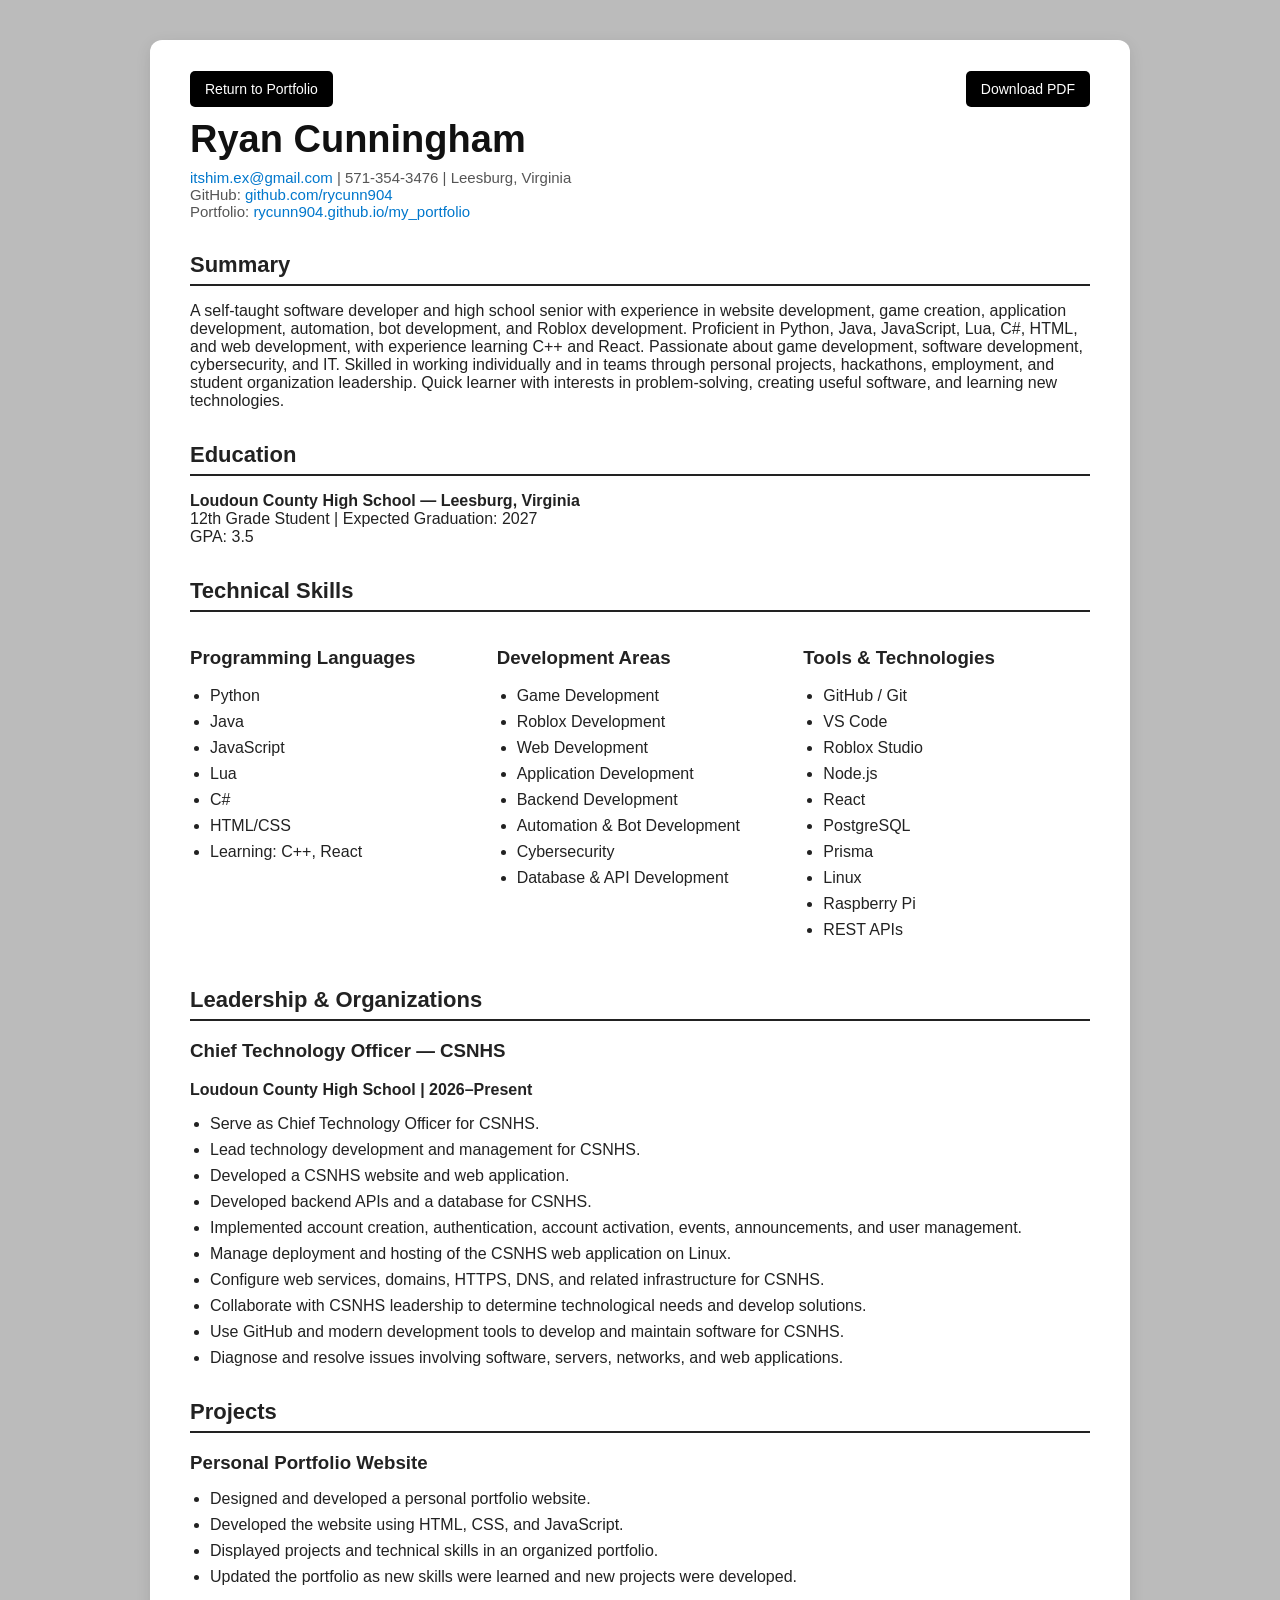
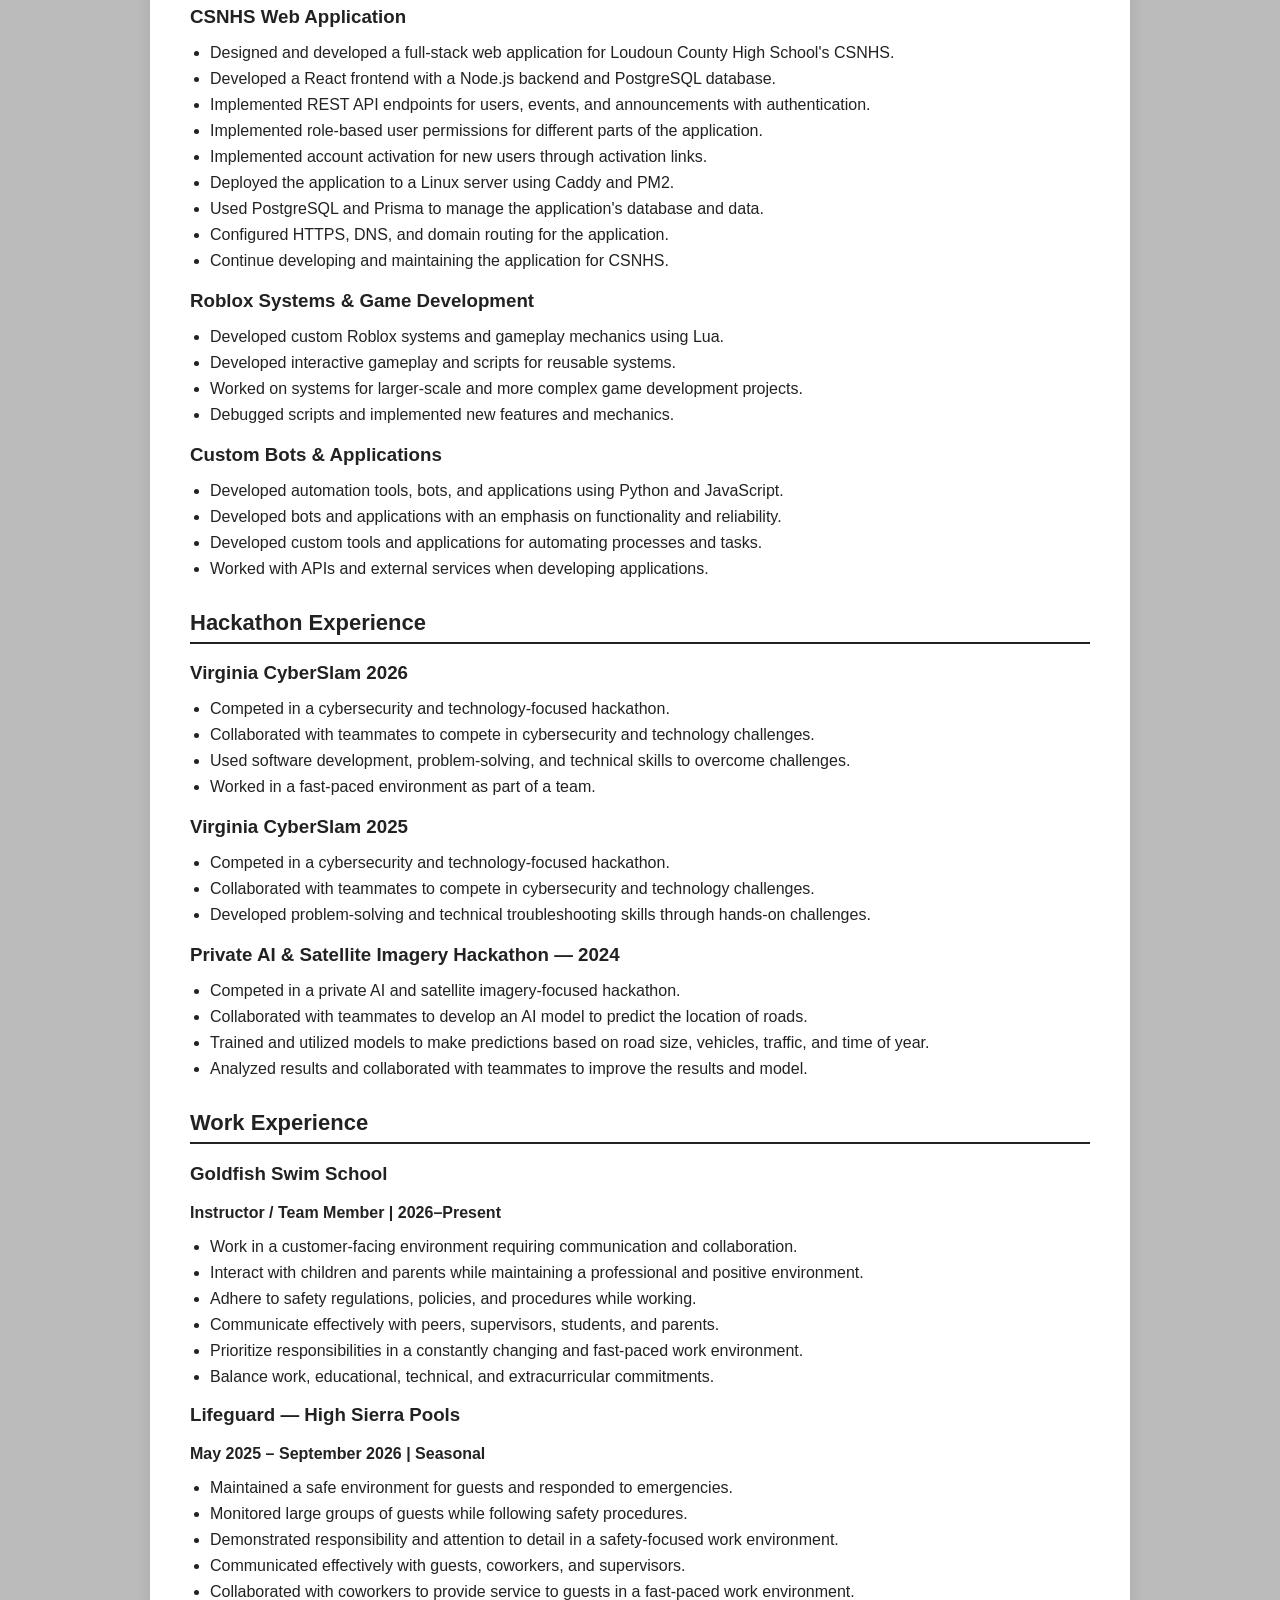
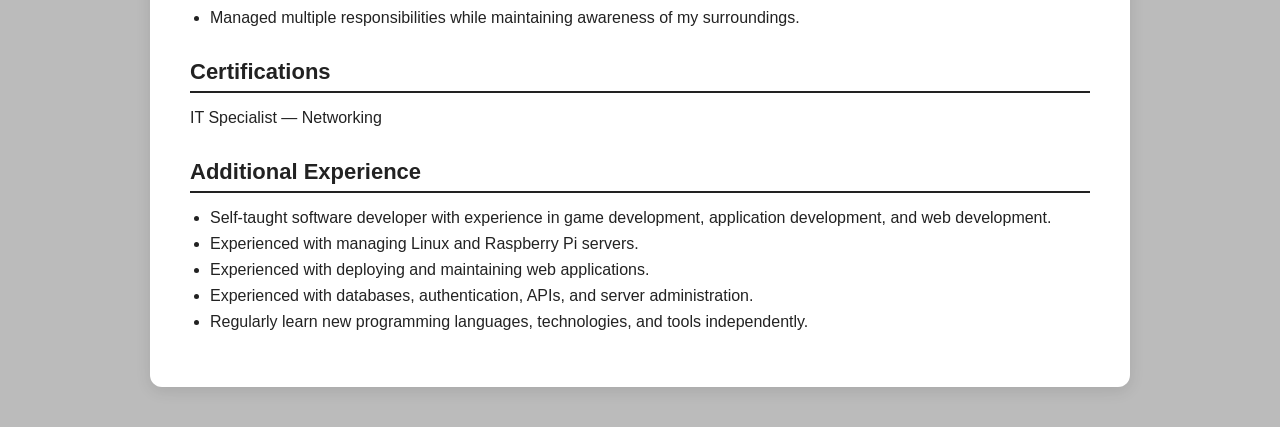
==== commit a7606219: "Fixed Resume" ====
--- a/resume/index.html
+++ b/resume/index.html
@@ -4,582 +4,571 @@
 <head>
     <meta charset="UTF-8">
     <meta name="viewport" content="width=device-width, initial-scale=1.0">
-
-    <title>Ryan Cunningham | Developer Portfolio</title>
-
-    <link rel="stylesheet" href="assets/css/style.css">
+    <title>Ryan Cunningham - Resume</title>
+
+    <link rel="stylesheet" href="../assets/css/resume.css">
 </head>
 
 <body>
 
-    <!-- Navigation -->
-    <header class="navbar">
-
-        <div class="nav-container">
-
-            <a href="#" class="logo">
-                <span class="logo-symbol">&lt;/&gt;</span>
-                Ryan<span class="accent">.</span>
+    <div class="resume">
+
+        <div id="return">
+            <a href="../index.html">Return to Portfolio</a>
+        </div>
+
+        <div id="download">
+            <a href="../assets/Ryan_Cunningham_Resume.pdf" download>Download PDF</a>
+        </div>
+
+        <h1>Ryan Cunningham</h1>
+
+        <div class="contact">
+            <a href="mailto:itshim.ex@gmail.com">itshim.ex@gmail.com</a> |
+            571-354-3476 |
+            Leesburg, Virginia
+            <br>
+            GitHub:
+            <a href="https://github.com/rycunn904" target="_blank">
+                github.com/rycunn904
             </a>
-
-            <nav>
-                <ul>
-                    <li><a href="#about">About</a></li>
-                    <li><a href="#skills">Skills</a></li>
-                    <li><a href="#portfolio">Projects</a></li>
-                    <li><a href="#certifications">Certifications</a></li>
-                    <li><a href="#contacts">Contact</a></li>
-                    <li>
-                        <a href="resume/">Resume</a>
-                    </li>
-                    <li>
-                        <a href="https://github.com/Rycunn904" target="_blank">
-                            GitHub ↗
-                        </a>
-                    </li>
-                </ul>
-            </nav>
-
-        </div>
-
-    </header>
-
-
-    <!-- Hero -->
-    <section class="hero">
-
-        <div class="hero-grid"></div>
-
-        <div class="hero-content">
-
-            <p class="terminal-label">
-                <span class="terminal-dot"></span>
-                developer@ryan:~$
+            <br>
+            Portfolio:
+            <a href="https://rycunn904.github.io/my_portfolio/" target="_blank">
+                rycunn904.github.io/my_portfolio
+            </a>
+        </div>
+
+
+        <!-- SUMMARY -->
+        <div class="section">
+            <h2>Summary</h2>
+
+            <p>
+                A self-taught software developer and high school senior with experience
+                in website development, game creation, application development,
+                automation, bot development, and Roblox development. Proficient in
+                Python, Java, JavaScript, Lua, C#, HTML, and web development, with
+                experience learning C++ and React. Passionate about game development,
+                software development, cybersecurity, and IT. Skilled in working
+                individually and in teams through personal projects, hackathons,
+                employment, and student organization leadership. Quick learner with
+                interests in problem-solving, creating useful software, and learning
+                new technologies.
             </p>
-
-            <h1>
-                Building things
-                <span>with code.</span>
-            </h1>
-
-            <p class="hero-description">
-                Self-taught developer focused on software development,
-                game development, web applications, and cybersecurity.
+        </div>
+
+
+        <!-- EDUCATION -->
+        <div class="section">
+            <h2>Education</h2>
+
+            <p>
+                <strong>Loudoun County High School — Leesburg, Virginia</strong><br>
+                12th Grade Student | Expected Graduation: 2027<br>
+                GPA: 3.5
             </p>
-
-            <div class="hero-buttons">
-
-                <a href="#portfolio" class="button primary">
-                    View Projects
-                </a>
-
-                <a href="resume/" class="button secondary">
-                    View Resume
-                </a>
-
-            </div>
-
-            <div class="hero-tech">
-
-                <span>Python</span>
-                <span>JavaScript</span>
-                <span>Java</span>
-                <span>C#</span>
-                <span>Lua</span>
-                <span>React</span>
-
-            </div>
-
-        </div>
-
-        <div class="scroll-indicator">
-            <span></span>
-            Scroll to explore
-        </div>
-
-    </section>
-
-
-    <main>
-
-        <!-- About -->
-        <section id="about" class="section">
-
-            <div class="section-header">
-                <span class="section-number">01</span>
+        </div>
+
+
+        <!-- TECHNICAL SKILLS -->
+        <div class="section">
+            <h2>Technical Skills</h2>
+
+            <div class="skills-grid">
 
                 <div>
-                    <p class="section-label">INTRODUCTION</p>
-                    <h2>About Me</h2>
+                    <h3>Programming Languages</h3>
+
+                    <ul>
+                        <li>Python</li>
+                        <li>Java</li>
+                        <li>JavaScript</li>
+                        <li>Lua</li>
+                        <li>C#</li>
+                        <li>HTML/CSS</li>
+                        <li>Learning: C++, React</li>
+                    </ul>
                 </div>
-            </div>
-
-
-            <div class="about-grid">
-
-                <div class="about-main">
-
-                    <p class="lead">
-                        Hello! I'm Ryan, a self-taught developer and high school
-                        senior who enjoys building software, websites, games,
-                        automation tools, and custom systems.
-                    </p>
-
-                    <p>
-                        I work with Python, Java, JavaScript, Lua, C#, HTML,
-                        and CSS, while currently learning C++ and React. Most
-                        of my experience comes from building my own projects,
-                        experimenting with new technologies, and solving
-                        problems that interest me.
-                    </p>
-
-                    <p>
-                        I have also participated in multiple hackathons,
-                        including Virginia CyberSlam in 2025 and 2026.
-                        These experiences have given me the opportunity to
-                        work with teams while solving technical and
-                        cybersecurity-related challenges.
-                    </p>
-
-                    <p>
-                        Outside of programming, I enjoy learning about
-                        software engineering, game development, cybersecurity,
-                        servers, and computer systems.
-                    </p>
-
+
+
+                <div>
+                    <h3>Development Areas</h3>
+
+                    <ul>
+                        <li>Game Development</li>
+                        <li>Roblox Development</li>
+                        <li>Web Development</li>
+                        <li>Application Development</li>
+                        <li>Backend Development</li>
+                        <li>Automation &amp; Bot Development</li>
+                        <li>Cybersecurity</li>
+                        <li>Database &amp; API Development</li>
+                    </ul>
                 </div>
 
 
-                <div class="about-terminal">
-
-                    <div class="terminal-header">
-                        <span></span>
-                        <span></span>
-                        <span></span>
-                    </div>
-
-                    <div class="terminal-body">
-
-                        <p>
-                            <span class="green">const</span>
-                            developer = {
-                        </p>
-
-                        <p class="indent">
-                            name:
-                            <span class="string">
-                                "Ryan Cunningham"
-                            </span>,
-                        </p>
-
-                        <p class="indent">
-                            role:
-                            <span class="string">
-                                "Developer"
-                            </span>,
-                        </p>
-
-                        <p class="indent">
-                            location:
-                            <span class="string">
-                                "Virginia, USA"
-                            </span>,
-                        </p>
-
-                        <p class="indent">
-                            focus:
-                            <span class="string">
-                                "Software &amp; Games"
-                            </span>,
-                        </p>
-
-                        <p class="indent">
-                            learning:
-                            <span class="string">
-                                "C++ / React"
-                            </span>
-                        </p>
-
-                        <p>};</p>
-
-                    </div>
-
+                <div>
+                    <h3>Tools &amp; Technologies</h3>
+
+                    <ul>
+                        <li>GitHub / Git</li>
+                        <li>VS Code</li>
+                        <li>Roblox Studio</li>
+                        <li>Node.js</li>
+                        <li>React</li>
+                        <li>PostgreSQL</li>
+                        <li>Prisma</li>
+                        <li>Linux</li>
+                        <li>Raspberry Pi</li>
+                        <li>REST APIs</li>
+                    </ul>
                 </div>
 
             </div>
-
-        </section>
-
-
-        <!-- Skills -->
-        <section id="skills" class="section section-alt">
-
-            <div class="section-header">
-                <span class="section-number">02</span>
-
-                <div>
-                    <p class="section-label">TECH STACK</p>
-                    <h2>Technologies</h2>
-                </div>
-            </div>
-
-
-            <div class="skills-grid">
-
-                <div class="skill-card">
-                    <div class="skill-icon">&lt;/&gt;</div>
-                    <h3>Languages</h3>
-
-                    <div class="skill-list">
-                        <span>Python</span>
-                        <span>Java</span>
-                        <span>JavaScript</span>
-                        <span>Lua</span>
-                        <span>C#</span>
-                        <span>HTML</span>
-                        <span>CSS</span>
-                    </div>
-                </div>
-
-
-                <div class="skill-card">
-                    <div class="skill-icon">◆</div>
-                    <h3>Development</h3>
-
-                    <div class="skill-list">
-                        <span>Web Development</span>
-                        <span>Game Development</span>
-                        <span>Backend Development</span>
-                        <span>Roblox Development</span>
-                        <span>Automation</span>
-                        <span>APIs</span>
-                        <span>Databases</span>
-                    </div>
-                </div>
-
-
-                <div class="skill-card">
-                    <div class="skill-icon">⚙</div>
-                    <h3>Tools</h3>
-
-                    <div class="skill-list">
-                        <span>Git / GitHub</span>
-                        <span>VS Code</span>
-                        <span>Node.js</span>
-                        <span>React</span>
-                        <span>PostgreSQL</span>
-                        <span>Prisma</span>
-                        <span>Linux</span>
-                        <span>Raspberry Pi</span>
-                    </div>
-                </div>
-
-
-                <div class="skill-card learning-card">
-
-                    <div class="skill-icon">+</div>
-
-                    <h3>Currently Learning</h3>
-
-                    <div class="skill-list">
-                        <span>C++</span>
-                        <span>React</span>
-                        <span>Advanced Web Development</span>
-                    </div>
-
-                </div>
-
-            </div>
-
-        </section>
-
-
-        <!-- Certifications -->
-        <section id="certifications" class="section">
-
-            <div class="section-header">
-                <span class="section-number">03</span>
-
-                <div>
-                    <p class="section-label">CREDENTIALS</p>
-                    <h2>Certifications</h2>
-                </div>
-            </div>
-
-            <div class="certification-container">
-
-                <div data-iframe-width="150" data-iframe-height="270"
-                    data-share-badge-id="5fc6f3e3-802c-4afe-8d80-ba829c3019bc"
-                    data-share-badge-host="https://www.credly.com">
-                </div>
-
-                <div class="certification-text">
-
-                    <p class="certification-label">
-                        CERTIFICATION
-                    </p>
-
-                    <h3>IT Specialist — Networking</h3>
-
-                    <p>
-                        Demonstrates foundational knowledge of computer
-                        networking concepts, technologies, and infrastructure.
-                    </p>
-
-                </div>
-
-            </div>
-
-        </section>
-
-
-        <!-- Portfolio -->
-        <section id="portfolio" class="section section-alt">
-
-            <div class="section-header">
-                <span class="section-number">04</span>
-
-                <div>
-                    <p class="section-label">SELECTED WORK</p>
-                    <h2>Projects</h2>
-                </div>
-            </div>
-
-
-            <div class="project-grid">
-
-
-                <!-- Roblox -->
-                <a class="project-card project-large" href="https://www.roblox.com/users/1444174909/profile#!#creations"
-                    target="_blank">
-
-                    <div class="project-image imgLua"></div>
-
-                    <div class="project-overlay"></div>
-
-                    <div class="project-content">
-
-                        <div class="project-number">
-                            01
-                        </div>
-
-                        <div>
-
-                            <div class="project-tags">
-                                <span>Lua</span>
-                                <span>Roblox Studio</span>
-                                <span>Game Dev</span>
-                            </div>
-
-                            <h3>Roblox Development</h3>
-
-                            <p>
-                                Custom games, gameplay systems, mechanics,
-                                and scripts developed using Lua and Roblox
-                                Studio.
-                            </p>
-
-                        </div>
-
-                    </div>
-
-                </a>
-
-
-                <!-- Password Generator -->
-                <a class="project-card" href="https://rycunn904.github.io/password_generator/" target="_blank">
-
-                    <div class="project-image imgPsWrd"></div>
-
-                    <div class="project-overlay"></div>
-
-                    <div class="project-content">
-
-                        <div class="project-number">
-                            02
-                        </div>
-
-                        <div>
-
-                            <div class="project-tags">
-                                <span>JavaScript</span>
-                                <span>HTML</span>
-                            </div>
-
-                            <h3>Password Generator</h3>
-
-                            <p>
-                                A lightweight password generator that creates
-                                randomized passwords based on user-selected
-                                inputs.
-                            </p>
-
-                        </div>
-
-                    </div>
-
-                </a>
-
-
-                <!-- Kanban -->
-                <a class="project-card" href="https://rycunn904.github.io/kanban/" target="_blank">
-
-                    <div class="project-image imgKanban"></div>
-
-                    <div class="project-overlay"></div>
-
-                    <div class="project-content">
-
-                        <div class="project-number">
-                            03
-                        </div>
-
-                        <div>
-
-                            <div class="project-tags">
-                                <span>JavaScript</span>
-                                <span>HTML</span>
-                                <span>CSS</span>
-                            </div>
-
-                            <h3>Kanban To-Do List</h3>
-
-                            <p>
-                                A drag-and-drop task manager supporting tasks,
-                                subtasks, and nested sub-subtasks.
-                            </p>
-
-                        </div>
-
-                    </div>
-
-                </a>
-
-
-                <!-- Tic Tac Toe -->
-                <a class="project-card" href="https://github.com/Rycunn904/hexagonal-tic-tac-toe" target="_blank">
-
-                    <div class="project-image imgHTTT"></div>
-
-                    <div class="project-overlay"></div>
-
-                    <div class="project-content">
-
-                        <div class="project-number">
-                            04
-                        </div>
-
-                        <div>
-
-                            <div class="project-tags">
-                                <span>Python</span>
-                                <span>Game Dev</span>
-                            </div>
-
-                            <h3>Hexagonal Tic Tac Toe</h3>
-
-                            <p>
-                                A variation of tic tac toe played on a
-                                hexagonal board where players attempt to
-                                create six pieces in a row.
-                            </p>
-
-                        </div>
-
-                    </div>
-
-                </a>
-
-
-                <!-- WIP -->
-                <div class="project-card wip">
-
-                    <div class="wip-content">
-
-                        <span class="wip-icon">+</span>
-
-                        <p class="project-tags">
-                            <span>IN DEVELOPMENT</span>
-                        </p>
-
-                        <h3>More Projects</h3>
-
-                        <p>
-                            Additional projects are currently being developed
-                            and will be added here.
-                        </p>
-
-                    </div>
-
-                </div>
-
-            </div>
-
-        </section>
-
-
-        <!-- Contact -->
-        <section id="contacts" class="section contact-section">
-
-            <div class="contact-box">
-
-                <p class="section-label">
-                    HAVE A QUESTION?
+        </div>
+
+
+        <!-- LEADERSHIP -->
+        <div class="section">
+            <h2>Leadership &amp; Organizations</h2>
+
+            <div class="experience">
+
+                <h3>Chief Technology Officer — CSNHS</h3>
+
+                <p>
+                    <strong>
+                        Loudoun County High School | 2026–Present
+                    </strong>
                 </p>
 
-                <h2>Let's Connect.</h2>
+                <ul>
+                    <li>Serve as Chief Technology Officer for CSNHS.</li>
+
+                    <li>
+                        Lead technology development and management for CSNHS.
+                    </li>
+
+                    <li>
+                        Developed a CSNHS website and web application.
+                    </li>
+
+                    <li>
+                        Developed backend APIs and a database for CSNHS.
+                    </li>
+
+                    <li>
+                        Implemented account creation, authentication, account
+                        activation, events, announcements, and user management.
+                    </li>
+
+                    <li>
+                        Manage deployment and hosting of the CSNHS web application
+                        on Linux.
+                    </li>
+
+                    <li>
+                        Configure web services, domains, HTTPS, DNS, and related
+                        infrastructure for CSNHS.
+                    </li>
+
+                    <li>
+                        Collaborate with CSNHS leadership to determine technological
+                        needs and develop solutions.
+                    </li>
+
+                    <li>
+                        Use GitHub and modern development tools to develop and
+                        maintain software for CSNHS.
+                    </li>
+
+                    <li>
+                        Diagnose and resolve issues involving software, servers,
+                        networks, and web applications.
+                    </li>
+                </ul>
+
+            </div>
+        </div>
+
+
+        <!-- PROJECTS -->
+        <div class="section">
+            <h2>Projects</h2>
+
+
+            <div class="project">
+
+                <h3>Personal Portfolio Website</h3>
+
+                <ul>
+                    <li>
+                        Designed and developed a personal portfolio website.
+                    </li>
+
+                    <li>
+                        Developed the website using HTML, CSS, and JavaScript.
+                    </li>
+
+                    <li>
+                        Displayed projects and technical skills in an organized
+                        portfolio.
+                    </li>
+
+                    <li>
+                        Updated the portfolio as new skills were learned and new
+                        projects were developed.
+                    </li>
+                </ul>
+
+            </div>
+
+
+            <div class="project">
+
+                <h3>CSNHS Web Application</h3>
+
+                <ul>
+                    <li>
+                        Designed and developed a full-stack web application for
+                        Loudoun County High School's CSNHS.
+                    </li>
+
+                    <li>
+                        Developed a React frontend with a Node.js backend and
+                        PostgreSQL database.
+                    </li>
+
+                    <li>
+                        Implemented REST API endpoints for users, events, and
+                        announcements with authentication.
+                    </li>
+
+                    <li>
+                        Implemented role-based user permissions for different
+                        parts of the application.
+                    </li>
+
+                    <li>
+                        Implemented account activation for new users through
+                        activation links.
+                    </li>
+
+                    <li>
+                        Deployed the application to a Linux server using Caddy
+                        and PM2.
+                    </li>
+
+                    <li>
+                        Used PostgreSQL and Prisma to manage the application's
+                        database and data.
+                    </li>
+
+                    <li>
+                        Configured HTTPS, DNS, and domain routing for the
+                        application.
+                    </li>
+
+                    <li>
+                        Continue developing and maintaining the application
+                        for CSNHS.
+                    </li>
+                </ul>
+
+            </div>
+
+
+            <div class="project">
+
+                <h3>Roblox Systems &amp; Game Development</h3>
+
+                <ul>
+                    <li>
+                        Developed custom Roblox systems and gameplay mechanics
+                        using Lua.
+                    </li>
+
+                    <li>
+                        Developed interactive gameplay and scripts for reusable
+                        systems.
+                    </li>
+
+                    <li>
+                        Worked on systems for larger-scale and more complex
+                        game development projects.
+                    </li>
+
+                    <li>
+                        Debugged scripts and implemented new features and
+                        mechanics.
+                    </li>
+                </ul>
+
+            </div>
+
+
+            <div class="project">
+
+                <h3>Custom Bots &amp; Applications</h3>
+
+                <ul>
+                    <li>
+                        Developed automation tools, bots, and applications
+                        using Python and JavaScript.
+                    </li>
+
+                    <li>
+                        Developed bots and applications with an emphasis on
+                        functionality and reliability.
+                    </li>
+
+                    <li>
+                        Developed custom tools and applications for automating
+                        processes and tasks.
+                    </li>
+
+                    <li>
+                        Worked with APIs and external services when developing
+                        applications.
+                    </li>
+                </ul>
+
+            </div>
+
+        </div>
+
+
+        <!-- HACKATHONS -->
+        <div class="section">
+            <h2>Hackathon Experience</h2>
+
+
+            <div class="project">
+
+                <h3>Virginia CyberSlam 2026</h3>
+
+                <ul>
+                    <li>
+                        Competed in a cybersecurity and technology-focused
+                        hackathon.
+                    </li>
+
+                    <li>
+                        Collaborated with teammates to compete in cybersecurity
+                        and technology challenges.
+                    </li>
+
+                    <li>
+                        Used software development, problem-solving, and
+                        technical skills to overcome challenges.
+                    </li>
+
+                    <li>
+                        Worked in a fast-paced environment as part of a team.
+                    </li>
+                </ul>
+
+            </div>
+
+
+            <div class="project">
+
+                <h3>Virginia CyberSlam 2025</h3>
+
+                <ul>
+                    <li>
+                        Competed in a cybersecurity and technology-focused
+                        hackathon.
+                    </li>
+
+                    <li>
+                        Collaborated with teammates to compete in cybersecurity
+                        and technology challenges.
+                    </li>
+
+                    <li>
+                        Developed problem-solving and technical troubleshooting
+                        skills through hands-on challenges.
+                    </li>
+                </ul>
+
+            </div>
+
+
+            <div class="project">
+
+                <h3>Private AI &amp; Satellite Imagery Hackathon — 2024</h3>
+
+                <ul>
+                    <li>
+                        Competed in a private AI and satellite imagery-focused
+                        hackathon.
+                    </li>
+
+                    <li>
+                        Collaborated with teammates to develop an AI model to
+                        predict the location of roads.
+                    </li>
+
+                    <li>
+                        Trained and utilized models to make predictions based
+                        on road size, vehicles, traffic, and time of year.
+                    </li>
+
+                    <li>
+                        Analyzed results and collaborated with teammates to
+                        improve the results and model.
+                    </li>
+                </ul>
+
+            </div>
+
+        </div>
+
+
+        <!-- WORK EXPERIENCE -->
+        <div class="section">
+            <h2>Work Experience</h2>
+
+
+            <div class="experience">
+
+                <h3>Goldfish Swim School</h3>
 
                 <p>
-                    Interested in my work, projects, or development?
-                    Feel free to reach out.
+                    <strong>
+                        Instructor / Team Member | 2026–Present
+                    </strong>
                 </p>
 
-                <a class="button primary" href="mailto:itshim.ex@gmail.com">
-                    Contact Me →
-                </a>
-
-                <div class="contact-links">
-
-                    <a href="mailto:itshim.ex@gmail.com">
-                        Email
-                    </a>
-
-                    <a href="https://github.com/Rycunn904" target="_blank">
-                        GitHub
-                    </a>
-
-                    <a href="resume/">
-                        Resume
-                    </a>
-
-                </div>
-
-            </div>
-
-        </section>
-
-    </main>
-
-
-    <footer>
-
-        <div class="footer-container">
+                <ul>
+                    <li>
+                        Work in a customer-facing environment requiring
+                        communication and collaboration.
+                    </li>
+
+                    <li>
+                        Interact with children and parents while maintaining
+                        a professional and positive environment.
+                    </li>
+
+                    <li>
+                        Adhere to safety regulations, policies, and procedures
+                        while working.
+                    </li>
+
+                    <li>
+                        Communicate effectively with peers, supervisors,
+                        students, and parents.
+                    </li>
+
+                    <li>
+                        Prioritize responsibilities in a constantly changing
+                        and fast-paced work environment.
+                    </li>
+
+                    <li>
+                        Balance work, educational, technical, and extracurricular
+                        commitments.
+                    </li>
+                </ul>
+
+            </div>
+
+
+            <div class="experience">
+
+                <h3>Lifeguard — High Sierra Pools</h3>
+
+                <p>
+                    <strong>
+                        May 2025 – September 2026 | Seasonal
+                    </strong>
+                </p>
+
+                <ul>
+                    <li>
+                        Maintained a safe environment for guests and responded
+                        to emergencies.
+                    </li>
+
+                    <li>
+                        Monitored large groups of guests while following safety
+                        procedures.
+                    </li>
+
+                    <li>
+                        Demonstrated responsibility and attention to detail in
+                        a safety-focused work environment.
+                    </li>
+
+                    <li>
+                        Communicated effectively with guests, coworkers, and
+                        supervisors.
+                    </li>
+
+                    <li>
+                        Collaborated with coworkers to provide service to guests
+                        in a fast-paced work environment.
+                    </li>
+
+                    <li>
+                        Managed multiple responsibilities while maintaining
+                        awareness of my surroundings.
+                    </li>
+                </ul>
+
+            </div>
+
+        </div>
+
+
+        <!-- CERTIFICATIONS -->
+        <div class="section">
+
+            <h2>Certifications</h2>
 
             <p>
-                © 2026 Ryan Cunningham
+                IT Specialist — Networking
             </p>
 
-            <p class="footer-code">
-                Built with HTML + CSS + JavaScript
-            </p>
-
-        </div>
-
-    </footer>
-
-
-    <script type="text/javascript" async src="//cdn.credly.com/assets/utilities/embed.js">
-    </script>
+        </div>
+
+
+        <!-- ADDITIONAL EXPERIENCE -->
+        <div class="section">
+
+            <h2>Additional Experience</h2>
+
+            <ul>
+                <li>
+                    Self-taught software developer with experience in game
+                    development, application development, and web development.
+                </li>
+
+                <li>
+                    Experienced with managing Linux and Raspberry Pi servers.
+                </li>
+
+                <li>
+                    Experienced with deploying and maintaining web applications.
+                </li>
+
+                <li>
+                    Experienced with databases, authentication, APIs, and
+                    server administration.
+                </li>
+
+                <li>
+                    Regularly learn new programming languages, technologies,
+                    and tools independently.
+                </li>
+            </ul>
+
+        </div>
+
+    </div>
 
 </body>
 
--- a/assets/css/resume.css
+++ b/assets/css/resume.css
@@ -0,0 +1,113 @@
+body {
+    font-family: Arial, sans-serif;
+    background-color: #bbbbbb;
+    margin: 0;
+    padding: 40px;
+    color: #222;
+}
+
+.resume {
+    max-width: 900px;
+    margin: auto;
+    background: white;
+    padding: 40px;
+    border-radius: 12px;
+    box-shadow: 0 4px 15px rgba(0, 0, 0, 0.1);
+}
+
+h1 {
+    margin: 0;
+    font-size: 38px;
+    color: #111;
+}
+
+.contact {
+    margin-top: 8px;
+    color: #555;
+    font-size: 15px;
+}
+
+.section {
+    margin-top: 32px;
+}
+
+.section h2 {
+    border-bottom: 2px solid #222;
+    padding-bottom: 6px;
+    margin-bottom: 16px;
+    font-size: 22px;
+}
+
+ul {
+    padding-left: 20px;
+}
+
+li {
+    margin-bottom: 8px;
+}
+
+.skills-grid {
+    display: grid;
+    grid-template-columns: repeat(auto-fit, minmax(250px, 1fr));
+    gap: 20px;
+}
+
+.project {
+    margin-bottom: 20px;
+}
+
+.project h3 {
+    margin-bottom: 5px;
+}
+
+.resume a {
+    color: #0077cc;
+    text-decoration: none;
+}
+
+.resume a:hover {
+    text-decoration: underline;
+}
+
+#return {
+    /* top left of resume div*/
+    display: inline-block;
+    margin-bottom: 20px;
+}
+
+#return a {
+    background-color: #000;
+    padding: 10px 15px;
+    border-radius: 5px;
+    color: #fff;
+    text-decoration: none;
+    font-size: 14px;
+    transition: all 0.3s ease;
+}
+
+#return a:hover {
+    background-color: #fff;
+    color: #000;
+    transition: all 0.3s ease;
+}
+
+#download {
+    /* top right of resume div*/
+    float: right;
+}
+
+#download a {
+    background-color: #000;
+    padding: 10px 15px;
+    border-radius: 5px;
+    color: #fff;
+    text-decoration: none;
+    font-size: 14px;
+    transition: all 0.3s ease;
+}
+
+#download a:hover {
+    background-color: #fff;
+    color: #000;
+    transition: all 0.3s ease;
+}
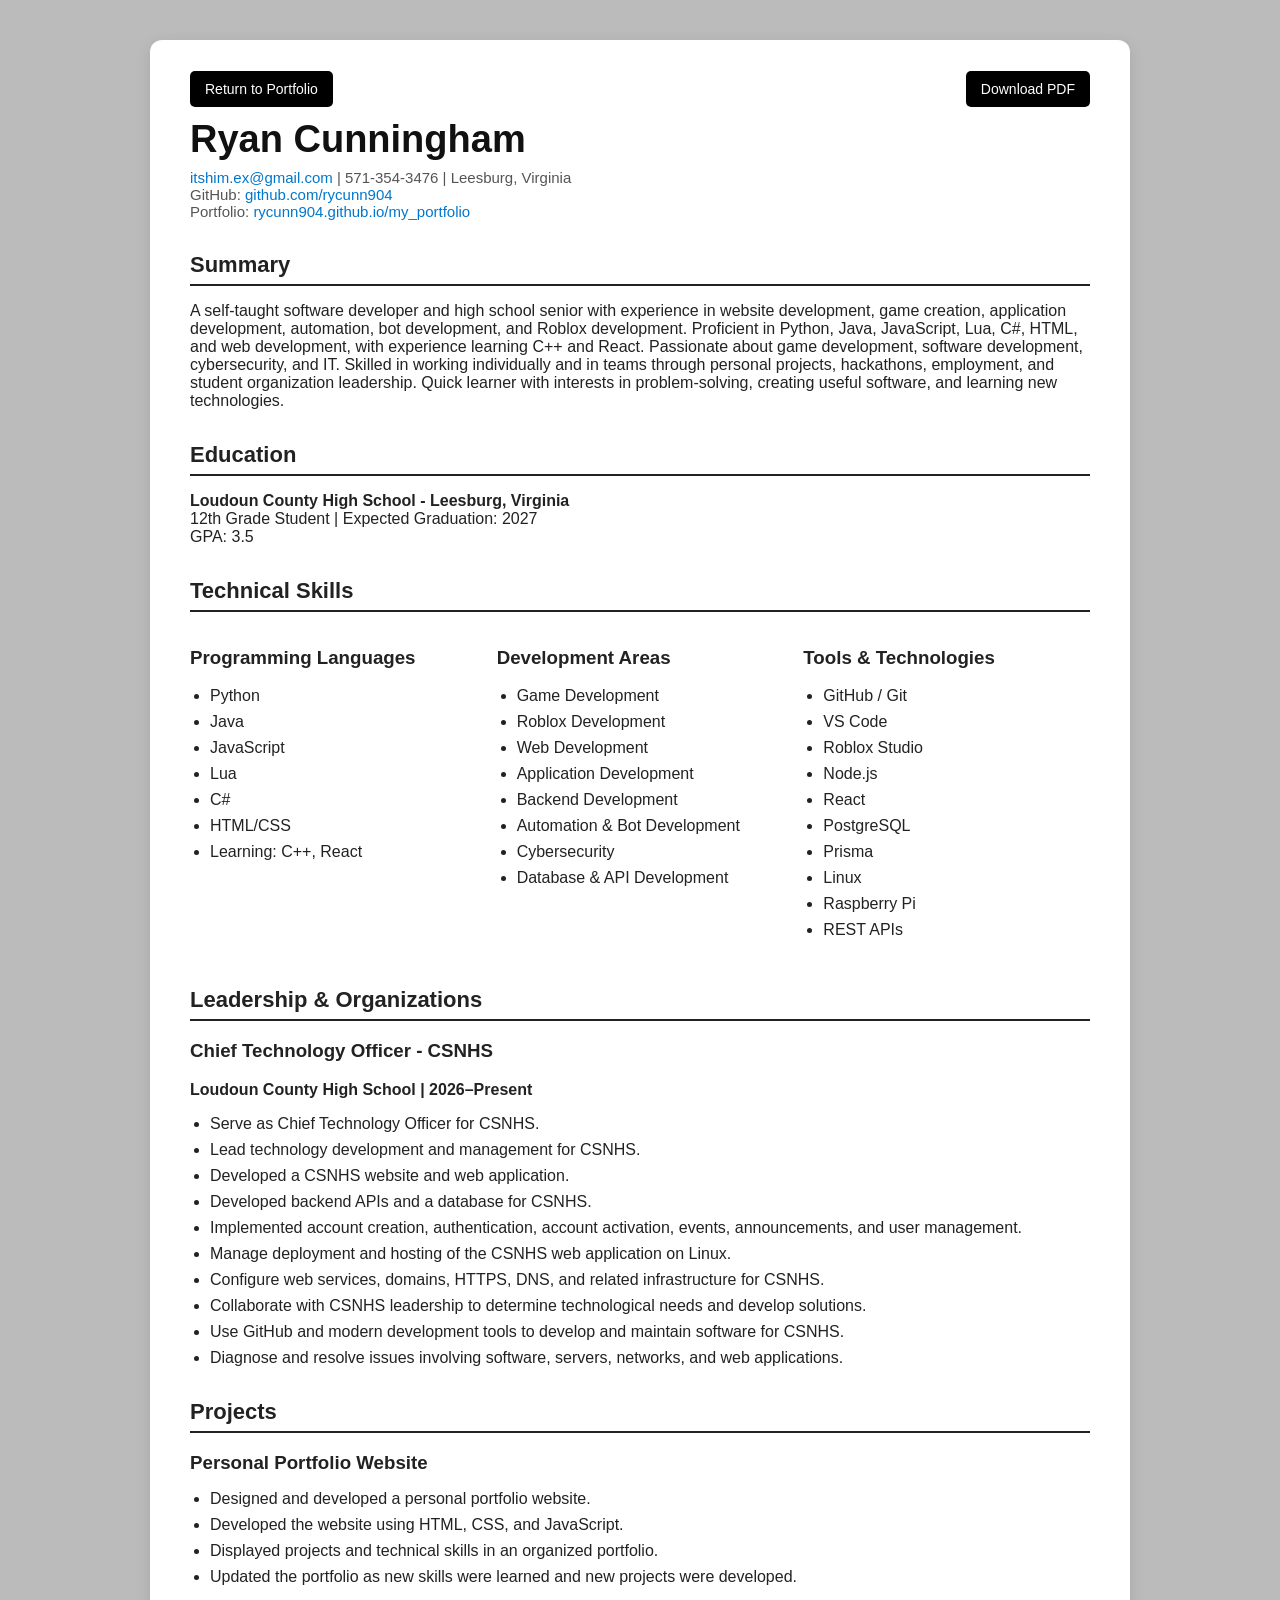
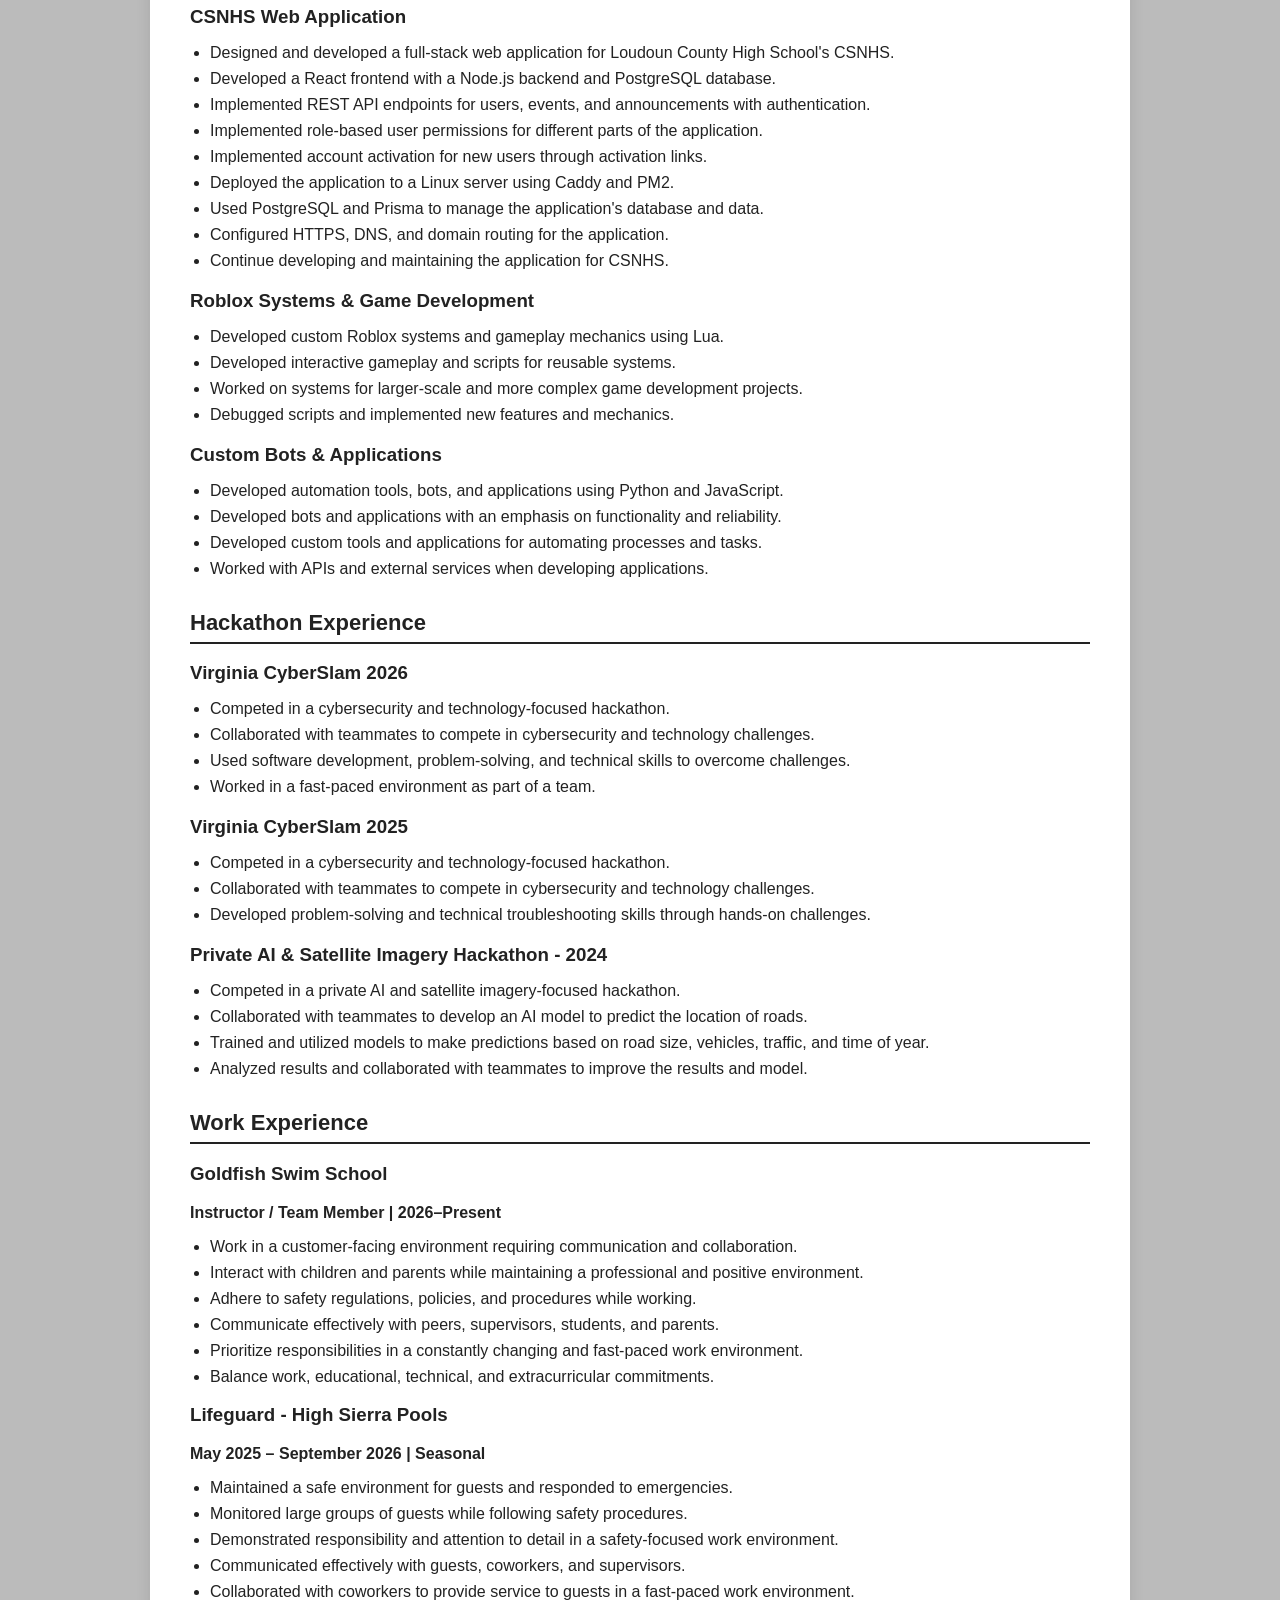
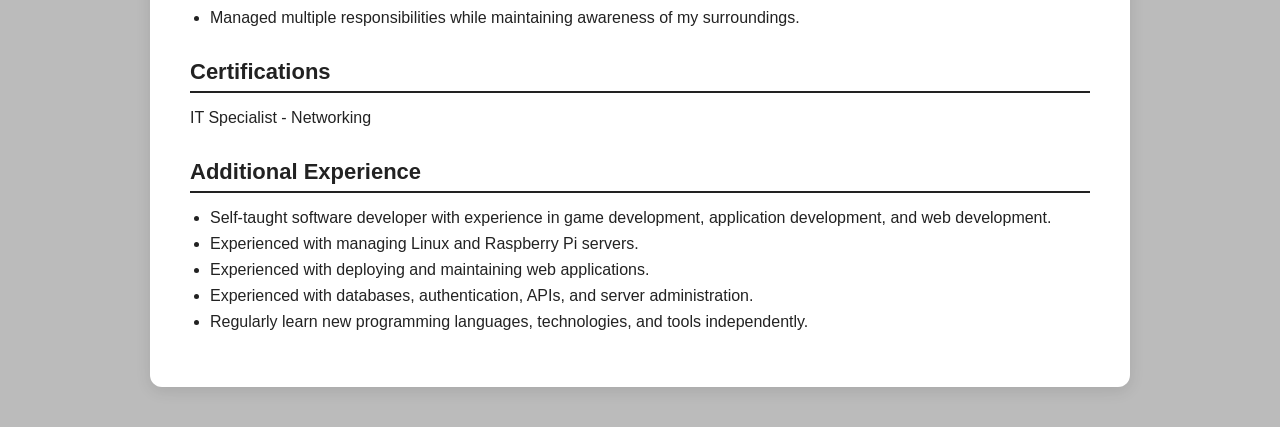
==== commit 394b0535: "Change dashes to hyphens in section headings" ====
--- a/resume/index.html
+++ b/resume/index.html
@@ -64,7 +64,7 @@
             <h2>Education</h2>
 
             <p>
-                <strong>Loudoun County High School — Leesburg, Virginia</strong><br>
+                <strong>Loudoun County High School - Leesburg, Virginia</strong><br>
                 12th Grade Student | Expected Graduation: 2027<br>
                 GPA: 3.5
             </p>
@@ -135,7 +135,7 @@
 
             <div class="experience">
 
-                <h3>Chief Technology Officer — CSNHS</h3>
+                <h3>Chief Technology Officer - CSNHS</h3>
 
                 <p>
                     <strong>
@@ -398,7 +398,7 @@
 
             <div class="project">
 
-                <h3>Private AI &amp; Satellite Imagery Hackathon — 2024</h3>
+                <h3>Private AI &amp; Satellite Imagery Hackathon - 2024</h3>
 
                 <ul>
                     <li>
@@ -479,7 +479,7 @@
 
             <div class="experience">
 
-                <h3>Lifeguard — High Sierra Pools</h3>
+                <h3>Lifeguard - High Sierra Pools</h3>
 
                 <p>
                     <strong>
@@ -530,7 +530,7 @@
             <h2>Certifications</h2>
 
             <p>
-                IT Specialist — Networking
+                IT Specialist - Networking
             </p>
 
         </div>
@@ -572,4 +572,4 @@
 
 </body>
 
-</html>+</html>
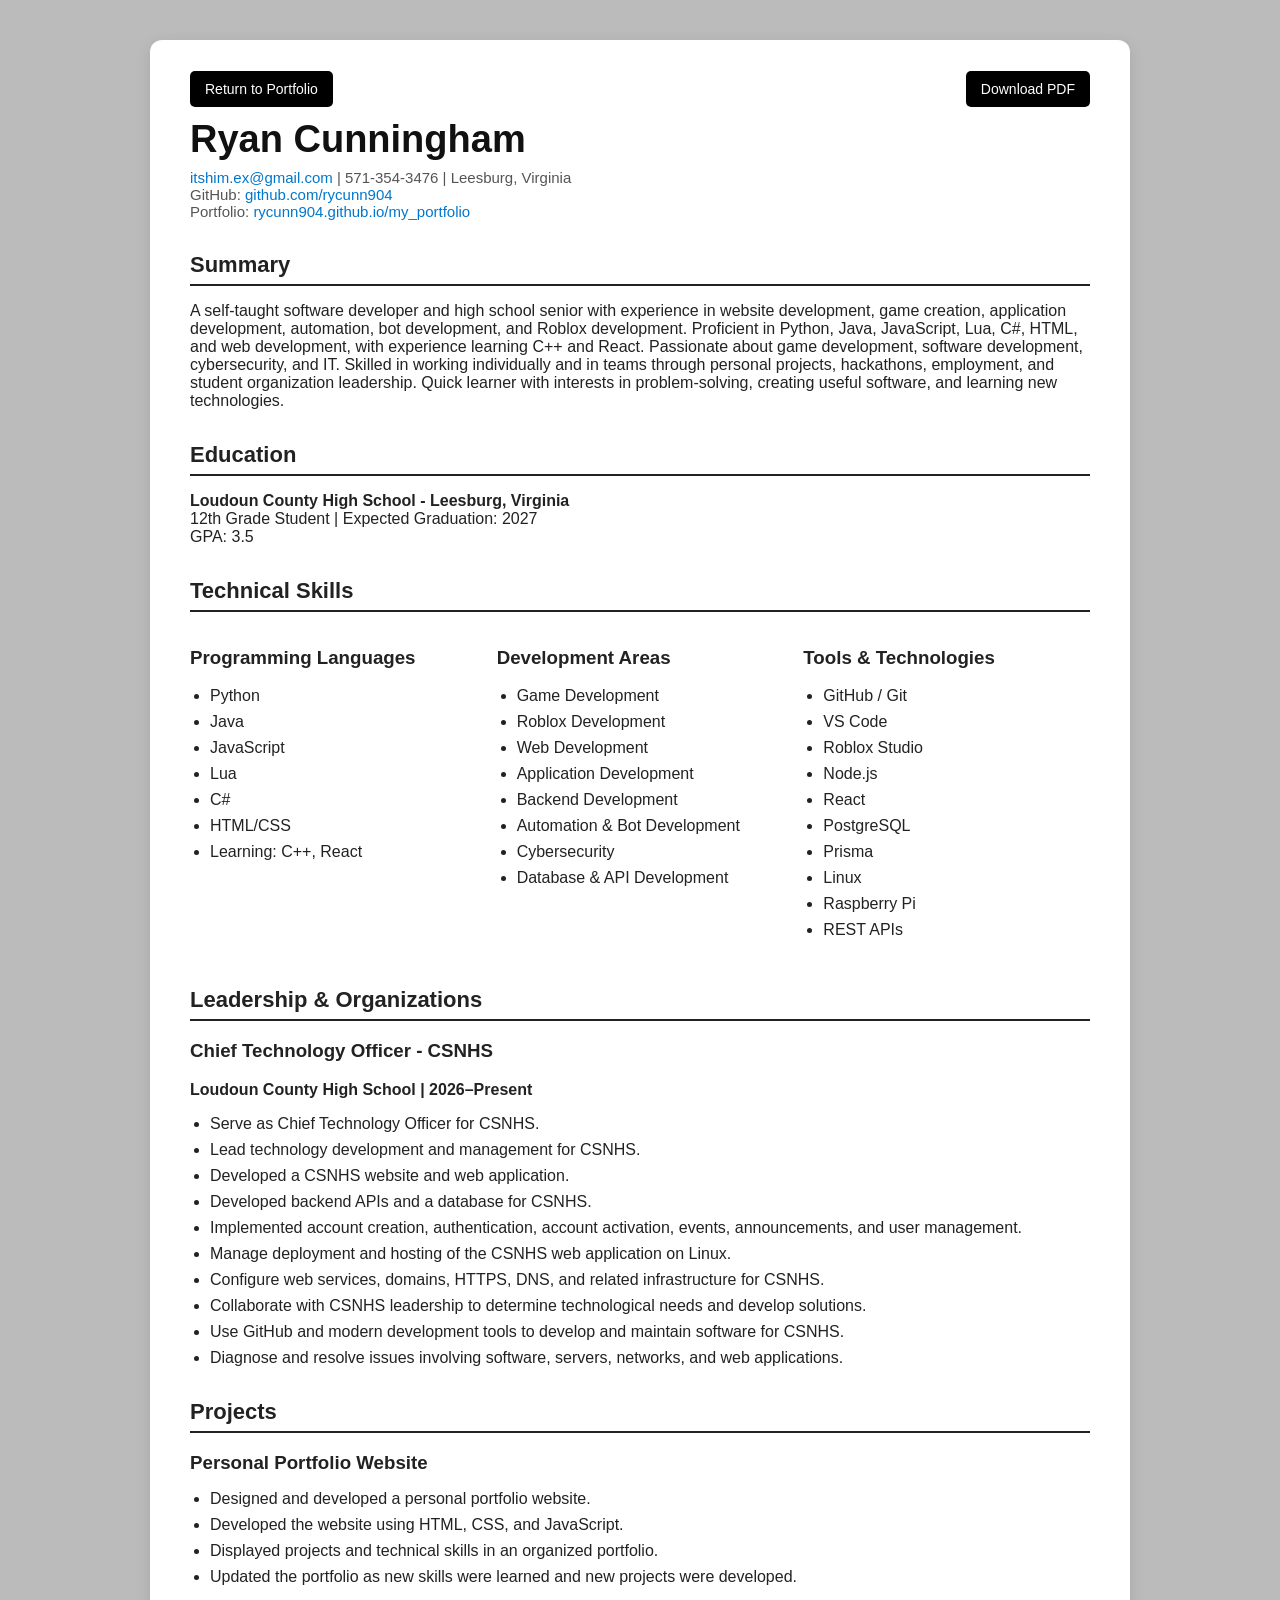
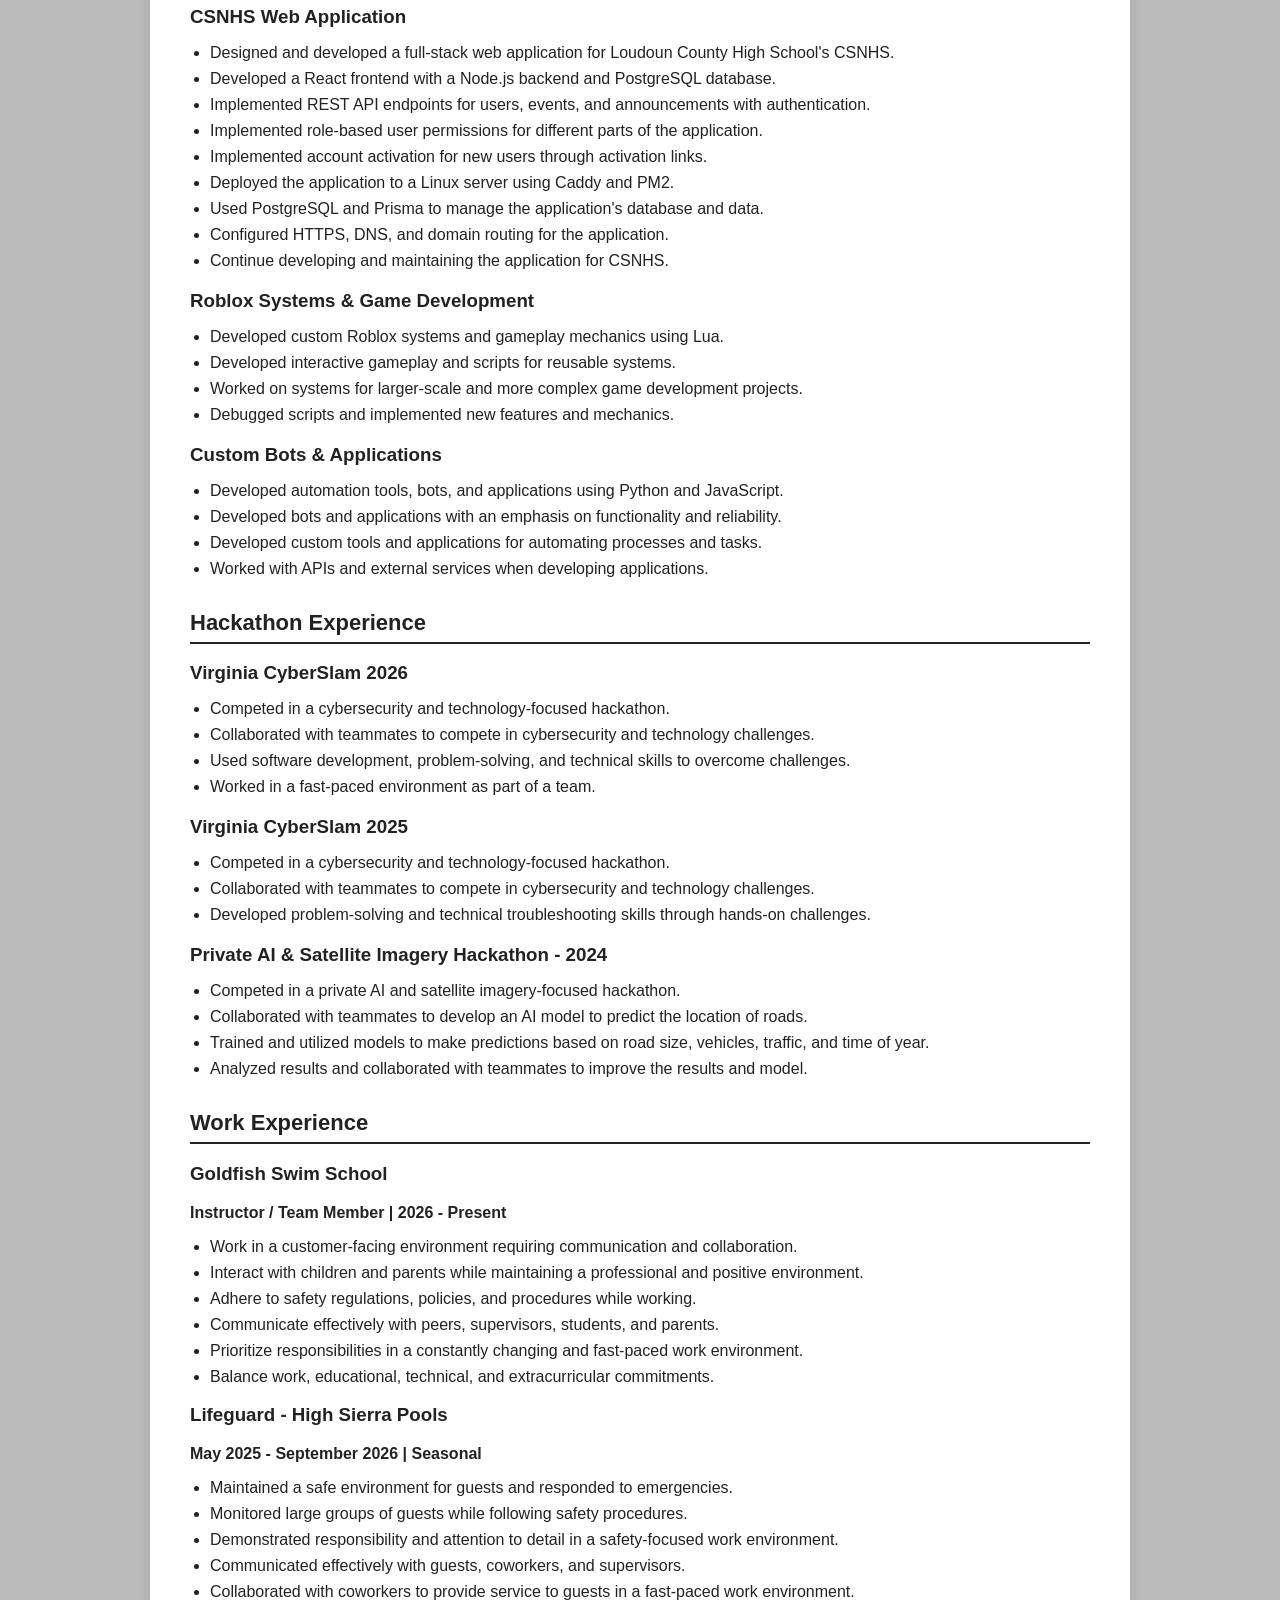
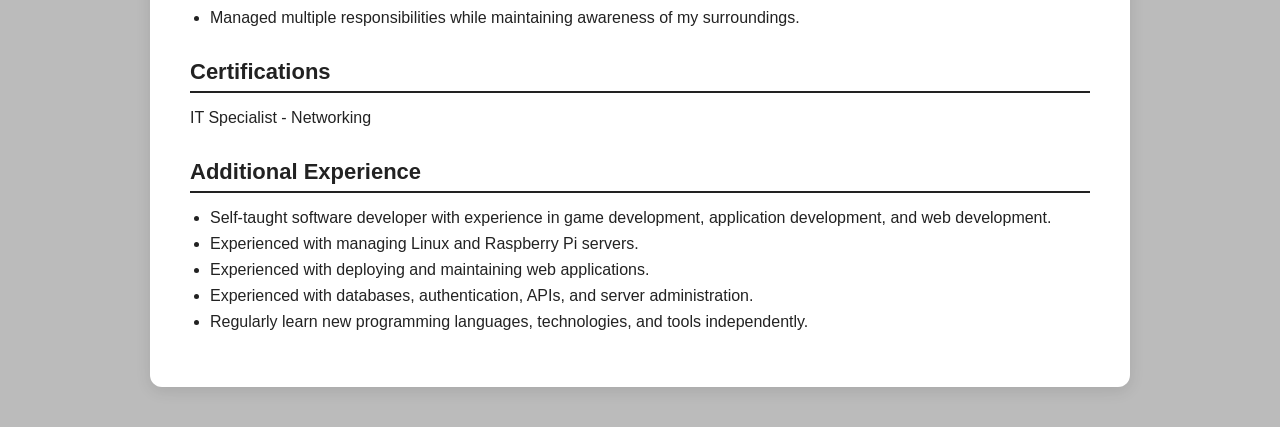
==== commit c296c7af: "Fix date formatting in job experience section Updated date formatting for consistency in job titles." ====
--- a/resume/index.html
+++ b/resume/index.html
@@ -438,7 +438,7 @@
 
                 <p>
                     <strong>
-                        Instructor / Team Member | 2026–Present
+                        Instructor / Team Member | 2026 - Present
                     </strong>
                 </p>
 
@@ -483,7 +483,7 @@
 
                 <p>
                     <strong>
-                        May 2025 – September 2026 | Seasonal
+                        May 2025 - September 2026 | Seasonal
                     </strong>
                 </p>
 
